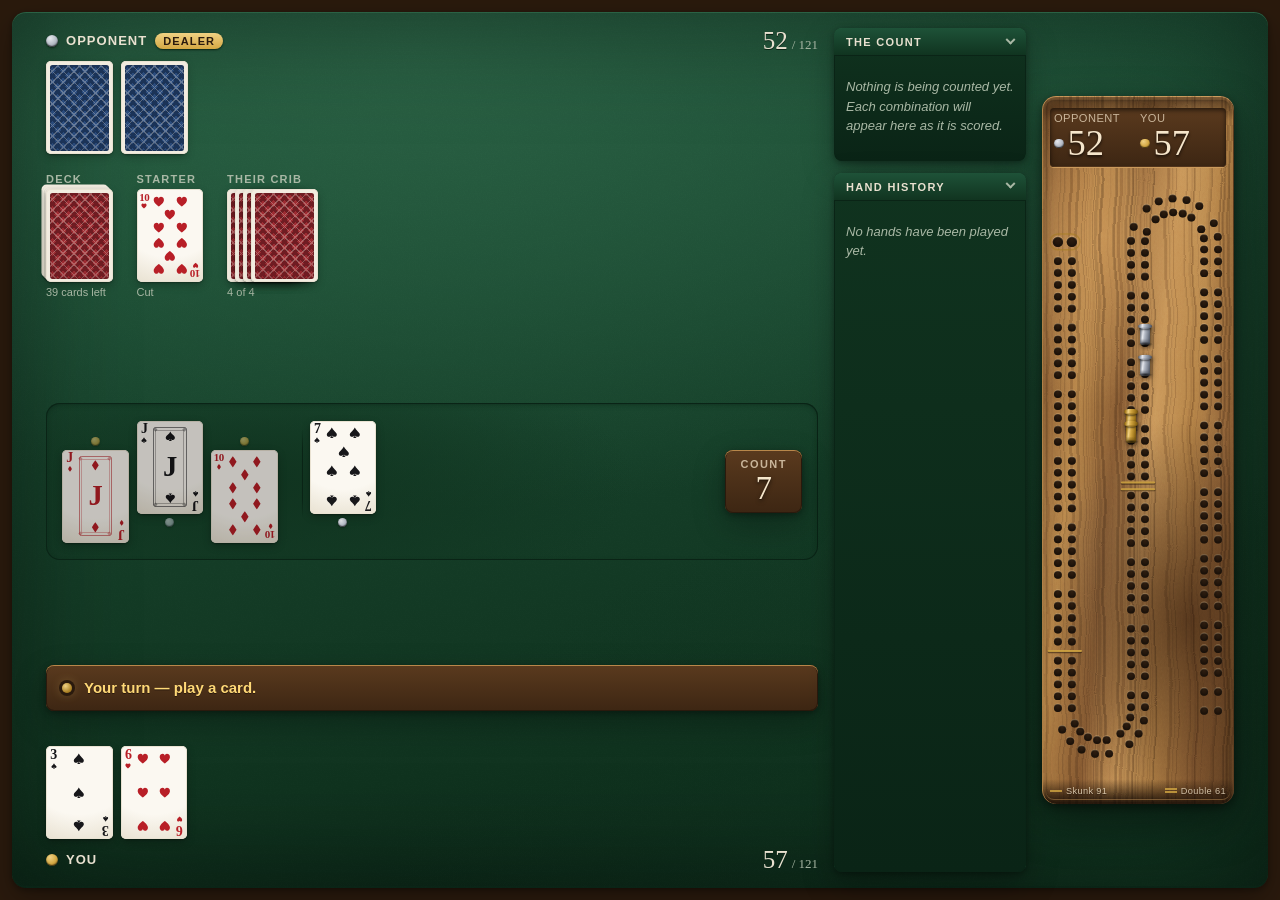
==== index.html @ 0778dcc2 "Add the visual system: cards, board, and game layout theme.css is the design system and the single s" ====
<!doctype html>
<html lang="en">
<head>
<meta charset="utf-8">
<meta name="viewport" content="width=device-width, initial-scale=1, viewport-fit=cover">
<title>Cribbage</title>
<meta name="color-scheme" content="dark light">
<meta name="description" content="A game of cribbage against the computer.">

<!-- theme.css first: everything downstream reads its tokens.
     layout.css last: it caps the board's height in the rail and replaces its
     width in the compact band, and both rules have to beat board.css. -->
<link rel="stylesheet" href="css/theme.css">
<link rel="stylesheet" href="css/cards.css">
<link rel="stylesheet" href="css/board.css">
<link rel="stylesheet" href="css/layout.css">
</head>
<body>

<h1 class="visually-hidden">Cribbage</h1>
<div id="game-root"></div>

<!-- Dependency order. Nothing here is a module and nothing is deferred, so the
     order of these tags IS the dependency graph:
       cards.js      values, no dependencies
       scoring.js    needs cards.js
       engine.js     needs cards.js + scoring.js
       render-*.js   DOM builders, no dependency on the engine
       render.js     needs render-cards.js + render-board.js -->
<script src="js/cards.js"></script>
<script src="js/scoring.js"></script>
<script src="js/engine.js"></script>
<script src="js/render-cards.js"></script>
<script src="js/render-board.js"></script>
<script src="js/render.js"></script>

<script>
(function () {
  'use strict';

  // ==========================================================================
  // PHASE 3 — VISUALS ONLY.
  //
  // The game is not wired to input yet. Input handling arrives in Phase 5 and
  // all motion arrives in Phase 4. What this script does is deal a real hand
  // from the real Cribbage.Engine with a fixed seed, play it forward a few
  // beats, and hand the resulting snapshot to Cribbage.Render — so the screen
  // below is genuinely what the render layer does with real engine state, at
  // real card counts, rather than hand-written markup pretending to be a game.
  //
  // The single live behaviour is a selection toggle on your own cards. It sets
  // no game state and decides nothing; it exists so the raised card, the focus
  // ring and the keyboard path can be judged now rather than in Phase 5.
  //
  // ?at=deal | discard | play | count stops the demo at a different moment, so
  // the layout can be checked at every card count the game actually produces:
  // six-card hands at `discard`, four-card hands at `count`, and a pile with a
  // spent series plus a live one at `play`.
  // ==========================================================================

  var STOPS = { deal: 1, discard: 1, play: 1, count: 1 };
  var SEED = 332;
  var START_SCORES = [41, 46];

  function mulberry32(a) {
    return function () {
      a |= 0; a = (a + 0x6d2b79f5) | 0;
      var t = Math.imul(a ^ (a >>> 15), 1 | a);
      t = (t + Math.imul(t ^ (t >>> 7), 61 | t)) ^ t;
      return ((t ^ (t >>> 14)) >>> 0) / 4294967296;
    };
  }

  // Deliberately dumb: lay away the two highest cards. This is a fixture, not a
  // player — the actual discard strategy is Phase 5's problem.
  function layAway(game) {
    while (game.getState().phase === 'DISCARD' && game.pendingActor() !== null) {
      var hand = game.getState().hands[game.pendingActor()].slice();
      hand.sort(function (a, b) { return b.rank - a.rank; });
      game.apply({ type: 'discard', cards: [hand[0], hand[1]] });
    }
  }

  function step(game) {
    if (game.pendingActor() !== null) {
      var actions = game.legalActions();
      game.apply(actions[actions.length - 1]);
    } else {
      game.advance();
    }
  }

  function buildPosition(stopAt) {
    var game = Cribbage.Engine.createGame({
      targetScore: 121,
      dealer: 0,
      rng: mulberry32(SEED),
      scores: START_SCORES
    });

    // Hand one is played right through. It is not shown; it is here so both
    // players have pegged and counted, which is what puts the two pegs of each
    // pair in different holes. Starting a game at 41–46 with untouched pegs
    // would stack them, and the board would look broken for the wrong reason.
    game.advance();
    layAway(game);
    var guard = 0;
    while (game.getState().phase !== 'DEAL' && !game.isOver() && guard++ < 400) step(game);

    // Hand two is the one on screen.
    game.advance();                       // DEAL -> DISCARD, six cards each
    if (stopAt === 'deal' || stopAt === 'discard') return game;

    layAway(game);
    game.advance();                       // CUT_STARTER -> PLAY
    for (var i = 0; i < 5 && !game.isOver(); i++) step(game);
    if (stopAt === 'play') return game;

    guard = 0;
    while (game.getState().phase !== 'SHOW_PONE' && !game.isOver() && guard++ < 60) step(game);
    game.advance();                       // emit showStart, so the hands are up
    return game;
  }

  var query = String(window.location.search || '');
  var match = query.match(/[?&]at=([a-z]+)/);
  var stopAt = (match && STOPS[match[1]]) ? match[1] : 'play';

  var game = buildPosition(stopAt);
  var view = Cribbage.Render.mount(document.getElementById('game-root'), {
    me: 0,
    labels: ['You', 'Opponent'],
    targetScore: 121
  });

  var selected = [];

  function paint() {
    var state = game.getState();
    var hints = { selected: selected.slice(), playable: null };
    // The only thing the snapshot cannot say is which cards are legal, so the
    // caller supplies it. render.js never works it out for itself.
    if (state.phase === 'PLAY' && state.toMove === 0 && !game.isOver()) {
      hints.playable = game.legalActions().map(function (a) { return a.card.id; });
    }
    view.renderState(state, hints);
  }

  paint();

  // Visual stub only — see the note at the top of this script.
  var limit = game.getState().phase === 'DISCARD' ? 2 : 1;
  view.el.hands[0].addEventListener('click', function (event) {
    var card = event.target.closest ? event.target.closest('.card') : null;
    if (!card || !card.hasAttribute('data-card-id')) return;
    var id = Number(card.getAttribute('data-card-id'));
    var at = selected.indexOf(id);
    if (at === -1) {
      selected.push(id);
      while (selected.length > limit) selected.shift();
    } else {
      selected.splice(at, 1);
    }
    paint();
  });

  // Handy from the console while iterating on the visuals.
  window.cribbageDemo = { game: game, view: view, repaint: paint };
})();
</script>

</body>
</html>
---- css/theme.css ----
/* ---------------------------------------------------------------------------
   theme.css — the design system.

   Every colour, dimension, shadow and duration in the game comes from here.
   Nothing downstream hardcodes a colour or a timing: cards.css, board.css and
   layout.css consume these tokens only. That is what keeps the felt, the wood
   and the cards reading as one object instead of three.

   The look is a pub cribbage board: warm oak, green felt, brass pegs, and
   traditional cards in a slightly creamy white rather than a clinical one.
   There are no image files anywhere in this project — every surface below is
   built from gradients, and the wood grain from an SVG turbulence filter.
   --------------------------------------------------------------------------- */

:root {
  /* --- The table ------------------------------------------------------- */
  --felt-light: #2a6144;
  --felt: #1e5238;
  --felt-dark: #10331f;
  --felt-edge: #0a2416;

  /* --- The board ------------------------------------------------------- */
  /* Four stops rather than two: real oak has a wide tonal range, and a
     two-stop gradient reads as plastic no matter how good the grain is. */
  --wood-highlight: #cb9a5c;
  --wood-light: #b8874a;
  --wood: #8b5e34;
  --wood-dark: #5a3a1e;
  --wood-deep: #3d2613;
  --wood-edge: #2a1a0d;

  /* Drilled holes read as holes only if the rim catches light at the top and
     the bore goes genuinely dark at the bottom. */
  --hole: #2f1e10;
  --hole-shadow: rgba(0, 0, 0, 0.62);
  --hole-rim: rgba(255, 226, 178, 0.28);

  /* --- Pegs ------------------------------------------------------------ */
  --brass-light: #f0d183;
  --brass: #d4a843;
  --brass-dark: #a67c1f;
  --brass-deep: #6d4f10;

  /* The opponent's pegs are pewter so the two players never rely on hue
     alone — brass vs. silver survives colourblindness and a dim screen. */
  --pewter-light: #e6e9ee;
  --pewter: #b3b9c4;
  --pewter-dark: #7c8492;
  --pewter-deep: #4a505b;

  /* --- Cards ----------------------------------------------------------- */
  --card-face: #fbf8f1;
  --card-face-edge: #e9e2d2;
  --card-ink: #17171a;
  --card-suit-red: #b81f27;
  --card-suit-black: #17171a;

  /* Four-colour deck. Applied by [data-four-color] on the board root; the
     two-colour deck simply leaves --suit-d and --suit-c at their defaults. */
  --suit-s: var(--card-suit-black);
  --suit-h: var(--card-suit-red);
  --suit-d: var(--card-suit-red);
  --suit-c: var(--card-suit-black);

  --card-back-red: #9d2b32;
  --card-back-red-dark: #6f1c22;
  --card-back-blue: #2a4b7c;
  --card-back-blue-dark: #1b3357;
  --card-back-ivory: #f2ece0;

  /* --- Text ------------------------------------------------------------ */
  --ink: #2b2119;              /* on light surfaces */
  --ink-soft: #6b5b48;
  --on-felt: #e9e1d0;          /* warm off-white, never pure #fff on green */
  --on-felt-soft: #a9b8a5;
  --on-wood: #f6e6cb;

  /* --- Accents and states ---------------------------------------------- */
  --glow: #ffd977;             /* scoring highlight */
  --glow-soft: rgba(255, 217, 119, 0.45);
  --danger: #d2603f;
  --focus: #ffd977;

  /* --- Type ------------------------------------------------------------ */
  /* System stacks only: no font downloads, so the game stays self-contained
     and works offline from file://. The serif carries the traditional feel
     on card indices and score numerals; the sans handles UI chrome. */
  --font-serif: "Iowan Old Style", "Palatino Linotype", Palatino, Georgia,
    "Times New Roman", serif;
  --font-sans: -apple-system, BlinkMacSystemFont, "Segoe UI", Roboto,
    "Helvetica Neue", Arial, sans-serif;
  --font-num: var(--font-serif);

  /* --- Card geometry --------------------------------------------------- */
  /* Everything about a card derives from --card-w, so one value rescales the
     whole game. 5:7 is the real playing-card ratio (2.5in x 3.5in).

     CAREFUL: a custom property that references another one resolves against the
     element it is DECLARED on, not the element it is used on. So --card-h below
     bakes in the :root value of --card-w and will NOT track a --card-w override
     set further down the tree — a hand container asking for 88px cards would get
     88x109 instead of 88x123, and the cards would come out subtly squat.

     Two rules follow, and downstream files depend on both:
       1. --card-h is only valid where --card-w has NOT been overridden.
       2. Anything that sizes an actual card should use --card-ratio (or the
          aspect-ratio below) rather than --card-h, so it survives an override. */
  --card-w: clamp(52px, 5.2vw, 88px);
  --card-ratio: 1.4;
  --card-h: calc(var(--card-w) * var(--card-ratio));
  --card-radius: calc(var(--card-w) * 0.075);
  --card-border: max(1px, calc(var(--card-w) * 0.012));

  /* Hand fan overlap, as a fraction of card width. */
  --card-overlap: calc(var(--card-w) * 0.16);
  --card-lift: calc(var(--card-h) * 0.16);   /* how far a selected card rises */

  /* --- Board geometry -------------------------------------------------- */
  --hole-size: clamp(6px, 0.62vw, 9px);
  --hole-gap: calc(var(--hole-size) * 1.5);      /* within a group of five */
  --hole-group-gap: calc(var(--hole-size) * 2.4); /* between groups of five */
  --peg-w: calc(var(--hole-size) * 1.25);
  --peg-h: calc(var(--hole-size) * 2.6);
  --board-rail-w: clamp(150px, 15vw, 230px);

  /* --- Spacing --------------------------------------------------------- */
  --sp-1: 4px;
  --sp-2: 8px;
  --sp-3: 12px;
  --sp-4: 16px;
  --sp-5: 24px;
  --sp-6: 32px;
  --sp-7: 48px;

  --radius-sm: 4px;
  --radius: 8px;
  --radius-lg: 14px;

  /* --- Shadows --------------------------------------------------------- */
  /* Cards sit ON the felt, so their shadow is tight and warm-dark, not the
     wide grey blur that makes UI cards look like they float in an app. */
  --shadow-card: 0 1px 2px rgba(0, 0, 0, 0.32), 0 3px 8px rgba(0, 0, 0, 0.24);
  --shadow-card-raised: 0 4px 8px rgba(0, 0, 0, 0.34), 0 12px 24px rgba(0, 0, 0, 0.3);
  --shadow-panel: 0 2px 6px rgba(0, 0, 0, 0.35), 0 12px 32px rgba(0, 0, 0, 0.28);
  --shadow-board: 0 3px 10px rgba(0, 0, 0, 0.45), 0 18px 44px rgba(0, 0, 0, 0.38);
  --shadow-inset-felt: inset 0 0 120px rgba(0, 0, 0, 0.45);

  /* --- Motion ---------------------------------------------------------- */
  /* Every duration is multiplied by --anim-scale, so the animation-speed
     setting is one knob rather than dozens. 0 makes the game instant. */
  --anim-scale: 1;
  --t-fast: calc(150ms * var(--anim-scale));
  --t-base: calc(250ms * var(--anim-scale));
  --t-slow: calc(400ms * var(--anim-scale));
  --t-flip: calc(300ms * var(--anim-scale));
  --t-deal: calc(400ms * var(--anim-scale));
  --t-peg-hop: calc(35ms * var(--anim-scale));

  --ease: cubic-bezier(0.22, 0.61, 0.36, 1);      /* general UI easing */
  --ease-card: cubic-bezier(0.2, 0.9, 0.3, 1);    /* cards settling */
  --ease-peg: cubic-bezier(0.34, 1.4, 0.64, 1);   /* peg dropping into a hole */

  /* --- Layering -------------------------------------------------------- */
  --z-felt: 0;
  --z-board: 10;
  --z-pile: 20;
  --z-card: 30;
  --z-card-moving: 60;
  --z-label: 70;
  --z-panel: 80;
  --z-modal: 100;
}

/* Four-colour deck: diamonds go blue, clubs green. Toggled from settings. */
[data-four-color="true"] {
  --suit-d: #1f5aa8;
  --suit-c: #1d7a3e;
}

/* Respect the OS setting without needing JS. The in-game speed control sets
   --anim-scale too; this is the floor. */
@media (prefers-reduced-motion: reduce) {
  :root {
    --anim-scale: 0.001;
  }
}
---- css/cards.css ----
/* ---------------------------------------------------------------------------
   cards.css — the playing cards: faces, pip layout, court panels, backs, and
   the 3D flip.

   Every colour, duration, shadow and radius here comes from theme.css. The only
   values declared locally are geometric ratios, and they all resolve against
   --card-w, so one token rescales a card from 52px to 88px with nothing to fix
   up. Horizontal ratios are expressed against --card-w and vertical ones
   against --card-h on purpose: a card is 5:7, and mixing the two axes is how
   layouts drift when the deck is resized.

   Those ratios live on .card rather than :root so they stay private to this
   file and never collide with the shared token namespace.
   --------------------------------------------------------------------------- */

.card,
.card *,
.card *::before,
.card *::after {
  box-sizing: border-box;
}

/* ===========================================================================
   1. The card box
   =========================================================================== */

.card {
  /* theme.css declares --card-h at :root, so it substitutes the :root value of
     --card-w and stops tracking any container that overrides --card-w further
     down. Re-deriving it here is what makes --card-w the single knob: set it on
     a hand, a deck stack or one card and the whole card follows. The ratio comes
     from --card-ratio rather than a literal so this cannot silently disagree
     with theme.css if the card proportions are ever changed. */
  --card-h: calc(var(--card-w) * var(--card-ratio));

  /* --- private geometry, all derived from --card-w --- */
  --pip: calc(var(--card-w) * 0.175);        /* centre pip box, square */
  --pip-ace: calc(var(--card-w) * 0.42);
  /* The row-1 pips sit at almost the same height as the corner index, so the
     only thing keeping them from reading as one cluster is this gutter. */
  --pip-field-x: calc(var(--card-w) * 0.245);
  --pip-field-y: calc(var(--card-h) * 0.075);
  --index-x: calc(var(--card-w) * 0.035);
  --index-y: calc(var(--card-h) * 0.032);
  --index-w: calc(var(--card-w) * 0.16);
  /* Larger than a printed card's index, on purpose: at the 52px end of
     --card-w a true-to-life ratio would be about 7px and unreadable. */
  --index-rank: calc(var(--card-w) * 0.21);
  --index-pip: calc(var(--card-w) * 0.09);
  --hairline: max(1px, calc(var(--card-w) * 0.009));
  --ring: max(1px, calc(var(--card-w) * 0.035));

  /* Suit colour is a single indirection so [data-four-color] on any ancestor
     re-tints pips, indices and court frames together, for free. */
  --suit: var(--suit-s);

  position: relative;
  display: block;
  flex: 0 0 auto;
  width: var(--card-w);
  height: var(--card-h);
  padding: 0;
  border: 0;
  margin: 0;
  background: none;
  font: inherit;
  text-align: left;
  color: var(--suit);
  border-radius: var(--card-radius);
  box-shadow: var(--shadow-card);
  z-index: var(--z-card);
  /* A shallow perspective makes the flip read as a card turning over rather
     than a rectangle scaling; too much and the far edge fisheyes. */
  perspective: calc(var(--card-w) * 11);
  transition:
    transform var(--t-base) var(--ease-card),
    box-shadow var(--t-base) var(--ease),
    filter var(--t-fast) var(--ease);
  -webkit-tap-highlight-color: transparent;
}

.card[data-suit='S'] { --suit: var(--suit-s); }
.card[data-suit='H'] { --suit: var(--suit-h); }
.card[data-suit='D'] { --suit: var(--suit-d); }
.card[data-suit='C'] { --suit: var(--suit-c); }

.card--interactive {
  cursor: pointer;
  -webkit-appearance: none;
  appearance: none;
}

.card__inner {
  position: absolute;
  inset: 0;
  transform-style: preserve-3d;
  transition: transform var(--t-flip) var(--ease-card);
}

.card--face-down .card__inner {
  transform: rotateY(180deg);
}

.card__face {
  position: absolute;
  inset: 0;
  overflow: hidden;
  border-radius: var(--card-radius);
  backface-visibility: hidden;
  -webkit-backface-visibility: hidden;
}

.card__face--front {
  /* Warm off-white with the edges falling away a touch: a flat fill reads as
     paper stock only when it has somewhere to go. */
  background:
    radial-gradient(135% 105% at 50% 2%,
      var(--card-face) 68%,
      var(--card-face-edge) 100%);
  box-shadow: inset 0 0 0 var(--hairline) var(--card-face-edge);
}

.card__face--back {
  transform: rotateY(180deg);
}

/* Suit colour is re-asserted on every inked element rather than left to
   inherit down from .card. The indices and pips are spans, and a single loose
   page-level rule like `.hand span { color: ... }` would otherwise repaint the
   whole deck. */
.card__index,
.card__rank,
.card__pip,
.card__court,
.card__court-letter,
.card__glyph {
  color: var(--suit);
}

.card__glyph {
  display: block;
  width: 100%;
  height: 100%;
  /* All four symbols share a 0 0 100 100 viewBox and SVG's default
     xMidYMid meet fit, so one square pip box renders spade, heart, diamond and
     club at one consistent optical weight. */
  fill: currentColor;
}

/* ===========================================================================
   2. Corner indices
   =========================================================================== */

.card__index {
  position: absolute;
  display: flex;
  flex-direction: column;
  align-items: center;
  width: var(--index-w);
  line-height: 1;
}

.card__index--tl {
  top: var(--index-y);
  left: var(--index-x);
}

/* Bottom-right is the top-left rotated a half turn, exactly as printed. */
.card__index--br {
  right: var(--index-x);
  bottom: var(--index-y);
  transform: rotate(180deg);
}

.card__rank {
  font-family: var(--font-serif);
  font-size: var(--index-rank);
  font-weight: 700;
  line-height: 0.92;
  letter-spacing: calc(var(--card-w) * -0.006);
  font-variant-numeric: lining-nums;
}

/* '10' is the only two-glyph index; shrinking it keeps every corner block the
   same width, which is what stops a hand of tens looking mis-set. */
.card__rank--wide {
  font-size: calc(var(--card-w) * 0.165);
  letter-spacing: calc(var(--card-w) * -0.008);
}

.card__index-pip {
  width: var(--index-pip);
  height: var(--index-pip);
  margin-top: calc(var(--card-h) * 0.012);
}

/* ===========================================================================
   3. Centre pips — the classical 3 x 13 field
   =========================================================================== */

.card__pips {
  position: absolute;
  inset: var(--pip-field-y) var(--pip-field-x);
  display: grid;
  grid-template-columns: repeat(3, 1fr);
  grid-template-rows: repeat(13, 1fr);
}

/* Each grid cell is only 1/13th of the field, so a pip is centred on its cell
   and allowed to overflow it. The cell is an anchor point, not a container. */
.card__pip {
  display: block;
  place-self: center;
  width: var(--pip);
  height: var(--pip);
}

.card__pip--ace {
  width: var(--pip-ace);
  height: var(--pip-ace);
}

.card__pip--c1 { grid-column: 1; }
.card__pip--c2 { grid-column: 2; }
.card__pip--c3 { grid-column: 3; }

.card__pip--r1  { grid-row: 1; }
.card__pip--r2  { grid-row: 2; }
.card__pip--r3  { grid-row: 3; }
.card__pip--r4  { grid-row: 4; }
.card__pip--r5  { grid-row: 5; }
.card__pip--r6  { grid-row: 6; }
.card__pip--r7  { grid-row: 7; }
.card__pip--r8  { grid-row: 8; }
.card__pip--r9  { grid-row: 9; }
.card__pip--r10 { grid-row: 10; }
.card__pip--r11 { grid-row: 11; }
.card__pip--r12 { grid-row: 12; }
.card__pip--r13 { grid-row: 13; }

/* Below the waist every pip is upside down, as on a real card. */
.card__pip--r8,
.card__pip--r9,
.card__pip--r10,
.card__pip--r11,
.card__pip--r12,
.card__pip--r13 {
  transform: rotate(180deg);
}

/* ===========================================================================
   4. Court cards — J, Q, K
   ---------------------------------------------------------------------------
   No illustrated figures. A tall panel flanked by the index margins, a double
   rule with corner fleurons, the suit above and below, and one big serif
   letter. It is the treatment a plain-back deck would actually use, so it
   reads as a decision rather than as art that failed to load.
   =========================================================================== */

/* J, Q and K are the only courts, so the panel only has to clear a one-glyph
   index — which is why it can run taller and wider than the pip field does. */
.card__court {
  position: absolute;
  inset: calc(var(--card-h) * 0.075) calc(var(--card-w) * 0.248);
  display: flex;
  flex-direction: column;
  align-items: center;
  justify-content: space-between;
  padding: calc(var(--card-h) * 0.038) 0;
}

.card__court-rule {
  position: absolute;
  border: var(--hairline) solid currentColor;
  pointer-events: none;
}

.card__court-rule--outer {
  inset: 0;
  border-radius: calc(var(--card-radius) * 0.5);
  opacity: 0.55;
}

.card__court-rule--inner {
  inset: calc(var(--card-w) * 0.035);
  opacity: 0.3;
}

/* Lozenges centred on the inner rule's four corners, so the rule appears to
   pass through them. Rotated squares rather than glyphs — a real ornament
   would turn to mush at 52px. Offset = inner inset minus half the side. */
.card__court-fleur {
  --fleur: calc(var(--card-w) * 0.042);
  position: absolute;
  width: var(--fleur);
  height: var(--fleur);
  background: currentColor;
  opacity: 0.4;
  transform: rotate(45deg);
}

.card__court-fleur--tl,
.card__court-fleur--tr { top: calc(var(--card-w) * 0.014); }

.card__court-fleur--bl,
.card__court-fleur--br { bottom: calc(var(--card-w) * 0.014); }

.card__court-fleur--tl,
.card__court-fleur--bl { left: calc(var(--card-w) * 0.014); }

.card__court-fleur--tr,
.card__court-fleur--br { right: calc(var(--card-w) * 0.014); }

.card__court-pip {
  width: calc(var(--card-w) * 0.16);
  height: calc(var(--card-w) * 0.16);
  flex: 0 0 auto;
}

.card__court-pip--bottom {
  transform: rotate(180deg);
}

.card__court-letter {
  font-family: var(--font-serif);
  font-size: calc(var(--card-w) * 0.43);
  font-weight: 700;
  line-height: 1;
  letter-spacing: calc(var(--card-w) * -0.012);
  /* Optical centring: serif caps sit high in their em box. */
  margin-top: calc(var(--card-h) * -0.01);
}

/* ===========================================================================
   5. The back — a woven cross-hatch inside an ivory margin
   =========================================================================== */

.card__face--back {
  --back: var(--card-back-red);
  --back-dark: var(--card-back-red-dark);
  --weave-step: calc(var(--card-w) * 0.115);
  --weave-line: calc(var(--card-w) * 0.042);
  --weave-half: calc(var(--card-w) * 0.0575);
  background: var(--card-back-ivory);
  box-shadow: inset 0 0 0 var(--hairline) var(--card-face-edge);
}

.card[data-back='blue'] .card__face--back {
  --back: var(--card-back-blue);
  --back-dark: var(--card-back-blue-dark);
}

.card__back-field {
  position: absolute;
  inset: calc(var(--card-w) * 0.055);
  overflow: hidden;
  border-radius: calc(var(--card-radius) * 0.55);
  background-color: var(--back);
  /* Two dark diagonal families cross into a lattice; the crossings double up
     and go darker on their own, which is what gives the weave its knots. */
  background-image:
    repeating-linear-gradient(45deg,
      var(--back-dark) 0 var(--weave-line),
      transparent var(--weave-line) var(--weave-step)),
    repeating-linear-gradient(-45deg,
      var(--back-dark) 0 var(--weave-line),
      transparent var(--weave-line) var(--weave-step));
  box-shadow: inset 0 0 0 var(--hairline) var(--back-dark);
}

/* The ivory threads run a half-step out of phase with the dark ones so each
   crossing reads as over-and-under rather than as a flat grid. */
.card__back-field::before {
  content: '';
  position: absolute;
  inset: 0;
  opacity: 0.3;
  background-image:
    repeating-linear-gradient(45deg,
      transparent 0 var(--weave-half),
      var(--card-back-ivory) var(--weave-half)
        calc(var(--weave-half) + var(--weave-line) * 0.45),
      transparent calc(var(--weave-half) + var(--weave-line) * 0.45) var(--weave-step)),
    repeating-linear-gradient(-45deg,
      transparent 0 var(--weave-half),
      var(--card-back-ivory) var(--weave-half)
        calc(var(--weave-half) + var(--weave-line) * 0.45),
      transparent calc(var(--weave-half) + var(--weave-line) * 0.45) var(--weave-step));
}

/* Corner falloff, so the back sits in the light the same way the face does. */
.card__back-field::after {
  content: '';
  position: absolute;
  inset: 0;
  opacity: 0.5;
  background: radial-gradient(120% 92% at 50% 40%,
    transparent 38%,
    var(--back-dark) 118%);
}

/* ===========================================================================
   6. States
   ---------------------------------------------------------------------------
   Every state carries a non-colour cue as well: selected rises, highlighted
   grows a ring and lifts, disabled gets a hatch. Colour is never the only
   channel.
   =========================================================================== */

.card--interactive:hover:not(.card--disabled) {
  transform: translateY(calc(var(--card-lift) * -0.32));
}

.card--interactive:focus-visible {
  outline: var(--ring) solid var(--focus);
  outline-offset: calc(var(--card-w) * 0.035);
}

.card--selected {
  transform: translateY(calc(var(--card-lift) * -1));
  box-shadow: var(--shadow-card-raised);
  z-index: var(--z-card-moving);
}

.card--interactive.card--selected:hover {
  transform: translateY(calc(var(--card-lift) * -1.12));
}

/* A solid ring plus a soft bloom, and a small lift. The ring is the part that
   survives greyscale and a colourblind viewer; the bloom is the part that
   feels like scoring.

   The bloom animates box-shadow rather than transform, because .card carries
   the lift and .card__inner carries the flip and neither can be clobbered. It
   runs once rather than looping: the speed setting can drive --anim-scale to
   nearly zero, and a looping animation at that duration burns a core. With
   only a `from` keyframe the end state is the declaration below. */
.card--highlighted {
  z-index: var(--z-card-moving);
  box-shadow:
    0 0 0 var(--ring) var(--glow),
    0 0 calc(var(--card-w) * 0.42) var(--glow-soft),
    var(--shadow-card-raised);
  transform: translateY(calc(var(--card-lift) * -0.28));
  animation: card-glow-in var(--t-slow) var(--ease-card) 1;
}

.card--selected.card--highlighted {
  transform: translateY(calc(var(--card-lift) * -1));
}

@keyframes card-glow-in {
  from {
    box-shadow:
      0 0 0 0 var(--glow),
      0 0 0 var(--glow-soft),
      var(--shadow-card);
  }
}

.card--disabled {
  cursor: not-allowed;
  /* Desaturated and knocked back, but never translucent: the felt showing
     through a card tints the paper green and it stops reading as a card. */
  filter: saturate(0.38) brightness(0.95);
  box-shadow: var(--shadow-card);
}

/* Hatched veil, so an unplayable card is legible as unplayable in greyscale
   and at a glance rather than by being "the dim red one". */
.card--disabled::after {
  content: '';
  position: absolute;
  inset: 0;
  z-index: 1;
  pointer-events: none;
  border-radius: var(--card-radius);
  opacity: 0.13;
  background: repeating-linear-gradient(-45deg,
    transparent 0 calc(var(--card-w) * 0.026),
    var(--card-ink) calc(var(--card-w) * 0.026) calc(var(--card-w) * 0.036));
}

/* ===========================================================================
   7. Reduced motion
   ---------------------------------------------------------------------------
   theme.css already collapses --anim-scale, which handles every transition
   here. The one thing a near-zero duration cannot make safe is a keyframe
   animation, so that is all this removes — the glow still appears, it just
   appears at once.
   =========================================================================== */

@media (prefers-reduced-motion: reduce) {
  .card--highlighted {
    animation: none;
  }
}

/* The symbol sheet is inert; JS also sets this inline so it holds even if this
   stylesheet has not landed yet. */
#cribbage-suit-defs {
  position: absolute;
  width: 0;
  height: 0;
  overflow: hidden;
}
---- css/board.css ----
/* ---------------------------------------------------------------------------
   board.css — the cribbage board: oak, drilled holes, brass and pewter pegs.

   Every colour, radius, shadow and dimension comes from theme.css via var().
   Nothing here is a literal colour. The one non-token custom property is
   --cb-scale, which is not a design token: render-board.js writes the measured
   fit-to-height ratio into it so the pegs shrink with the track.

   No transitions live in this file. Phase 4 owns motion; all it needs is that
   a peg's position is left/top, which it is.
   --------------------------------------------------------------------------- */

.crib-board {
  --cb-scale: 1;
  /* A seated peg dips below the hole centre so the bore disappears behind it. */
  --cb-peg-seat: calc(var(--hole-size) * var(--cb-scale) * 0.3);

  position: relative;
  isolation: isolate;                 /* keeps the grain blending with the oak,
                                         not with whatever is behind the rail */
  box-sizing: border-box;
  flex: 0 0 auto;
  width: var(--board-rail-w);
  height: 100%;
  min-height: 320px;
  padding: var(--sp-3) var(--sp-2) var(--sp-2);
  border-radius: var(--radius-lg);
  overflow: hidden;
  z-index: var(--z-board);

  /* Four stops across the width and a darkened end grain top and bottom. A
     narrow tall plank shows its colour variation across the grain, not along it.
     The two big soft ellipses on top of that stop the length of the board from
     reading as one flat extrusion. */
  background-color: var(--wood);
  background-image:
    linear-gradient(180deg,
      var(--wood-deep) 0%,
      transparent 3.5%,
      transparent 96.5%,
      var(--wood-edge) 100%),
    radial-gradient(ellipse 90% 34% at 32% 20%, var(--wood-highlight), transparent 70%),
    radial-gradient(ellipse 100% 40% at 76% 74%, var(--wood-dark), transparent 72%),
    linear-gradient(96deg,
      var(--wood-dark) 0%,
      var(--wood) 9%,
      var(--wood-light) 25%,
      var(--wood) 41%,
      var(--wood-highlight) 55%,
      var(--wood-light) 69%,
      var(--wood) 84%,
      var(--wood-dark) 100%);

  /* Bevel: light catches the top and left arris, the bottom and right fall away. */
  box-shadow:
    inset 0 1px 0 var(--wood-highlight),
    inset 1px 0 0 var(--wood-light),
    inset -1px 0 0 var(--wood-dark),
    inset 0 -2px 0 var(--wood-edge),
    inset 0 6px 12px -6px var(--wood-highlight),
    inset 0 -14px 18px -14px var(--wood-edge),
    var(--shadow-board);
}

/* The routed field the track sits in: a shallow recess, not a drawn outline. */
.crib-board::before {
  content: '';
  position: absolute;
  inset: var(--sp-1);
  border-radius: var(--radius);
  box-shadow:
    inset 0 1px 3px var(--hole-shadow),
    inset 0 -1px 0 var(--wood-highlight);
  opacity: 0.5;
  pointer-events: none;
  z-index: 1;
}

.crib-board__probe {
  position: absolute;
  top: 0;
  left: 0;
  height: 0;
  visibility: hidden;
  pointer-events: none;
}

/* --- Grain ---------------------------------------------------------------- */

.crib-board__grain {
  position: absolute;
  inset: 0;
  width: 100%;
  height: 100%;
  pointer-events: none;
}

/* Long rays, displaced by turbulence so they wander like real oak. */
.crib-board__grain--lines {
  mix-blend-mode: multiply;
  opacity: 0.42;
  z-index: 0;
}

/* Broad figure: lightens and darkens, which multiply alone cannot do. */
.crib-board__grain--figure {
  mix-blend-mode: soft-light;
  opacity: 0.55;
  z-index: 0;
}

/* Fine pore texture over the top, so the surface is never flat. */
.crib-board__grain--noise {
  mix-blend-mode: overlay;
  opacity: 0.16;
  z-index: 0;
}

.cb-grain-a { fill: var(--wood-deep); }
.cb-grain-b { fill: var(--wood-dark); }

/* --- Track ---------------------------------------------------------------- */

.crib-board__track {
  position: absolute;
  z-index: 2;
  overflow: visible;
  pointer-events: none;
}

/* Measured, never painted. */
.cb-spine {
  fill: none;
  stroke: none;
}

.cb-bore { fill: var(--hole); }
.cb-rim { fill: none; }

.cb-stop-shadow { stop-color: var(--hole-shadow); }
.cb-stop-rim { stop-color: var(--hole-rim); }

/* Skunk lines: a brass wire inlay sitting in its own shallow groove. Single bar
   for the skunk line, double bar for the double skunk, so the two never depend
   on colour or position alone to be told apart. */
.cb-mark {
  stroke: var(--brass);
  stroke-linecap: round;
  opacity: 0.85;
}

.cb-mark-groove {
  stroke: var(--wood-edge);
  stroke-linecap: round;
  opacity: 0.55;
}

.cb-game-ring {
  fill: none;
  stroke: var(--brass-dark);
  opacity: 0.55;
}

/* --- Pegs ----------------------------------------------------------------- */

.crib-board__pegs {
  position: absolute;
  inset: 0;
  z-index: 3;
  pointer-events: none;
}

.crib-peg {
  position: absolute;
  left: 0;
  top: 0;
  width: calc(var(--peg-w) * var(--cb-scale));
  height: calc(var(--peg-h) * var(--cb-scale));
  border-radius: 42% 42% 30% 30% / 22% 22% 10% 10%;
  transform: translate(-50%, calc(-100% + var(--cb-peg-seat)));
  filter: drop-shadow(1px 2px 2px var(--hole-shadow));
}

/* Cylindrical shading: dark edge, a hot specular band a third of the way across,
   a softer return on the far side. Two edges of light is what stops a gradient
   reading as a flat lozenge. The second layer darkens the foot, where the post
   is occluded by its own hole. */
.crib-peg--brass {
  background-image:
    linear-gradient(0deg, var(--brass-deep) 0%, transparent 30%),
    linear-gradient(96deg,
      var(--brass-deep) 0%,
      var(--brass-dark) 11%,
      var(--brass-light) 31%,
      var(--brass) 48%,
      var(--brass-dark) 76%,
      var(--brass-deep) 97%);
}

.crib-peg--pewter {
  background-image:
    linear-gradient(0deg, var(--pewter-deep) 0%, transparent 30%),
    linear-gradient(96deg,
      var(--pewter-deep) 0%,
      var(--pewter-dark) 11%,
      var(--pewter-light) 31%,
      var(--pewter) 48%,
      var(--pewter-dark) 76%,
      var(--pewter-deep) 97%);
}

/* The head: a proud cap, wider than the shaft, with a collar shadow beneath it
   so the two read as separate turned parts rather than one blob. */
.crib-peg::before {
  content: '';
  position: absolute;
  left: -18%;
  top: -5%;
  width: 136%;
  height: 27%;
  border-radius: 50%;
  background-image: inherit;
  box-shadow: 0 2px 2px -1px var(--hole-shadow);
}

/* Contact shadow where the peg meets the board, thrown to the lower right to
   agree with the light on the hole rims. */
.crib-peg::after {
  content: '';
  position: absolute;
  left: -22%;
  bottom: -6%;
  width: 156%;
  height: 22%;
  border-radius: 50%;
  background-image: radial-gradient(closest-side, var(--hole-shadow), transparent);
  z-index: -1;
}

/* --- Score plate ---------------------------------------------------------- */

.crib-board__scores {
  position: relative;
  z-index: 4;
  display: flex;
  gap: var(--sp-1);
  align-items: stretch;
  padding: var(--sp-1);
  border-radius: var(--radius-sm);
  background-image: linear-gradient(180deg, var(--wood-dark), var(--wood-deep));
  box-shadow:
    inset 0 2px 5px var(--hole-shadow),
    inset 0 -1px 0 var(--wood-dark),
    0 1px 0 var(--wood-highlight);
}

.crib-score {
  flex: 1 1 0;
  min-width: 0;
  display: grid;
  grid-template-columns: auto 1fr;
  grid-template-rows: auto auto;
  column-gap: var(--sp-1);
  align-items: center;
  text-align: left;
}

/* The pip sits with the numeral, not the label: it ties the peg colour to the
   score, and it frees the whole column width for the name so "Opponent" still
   fits when the rail is at its narrowest. */
.crib-score__pip {
  grid-row: 2;
  grid-column: 1;
  align-self: center;
  width: clamp(7px, calc(var(--board-rail-w) * 0.05), 11px);
  height: clamp(7px, calc(var(--board-rail-w) * 0.05), 11px);
  border-radius: 50%;
  box-shadow: inset 0 -1px 1px var(--hole-shadow);
}

.crib-score--p0 .crib-score__pip {
  background-image: radial-gradient(circle at 35% 28%, var(--brass-light), var(--brass) 55%, var(--brass-deep));
}

.crib-score--p1 .crib-score__pip {
  background-image: radial-gradient(circle at 35% 28%, var(--pewter-light), var(--pewter) 55%, var(--pewter-deep));
}

.crib-score__label {
  grid-row: 1;
  grid-column: 1 / -1;
  font-family: var(--font-sans);
  font-size: clamp(8px, calc(var(--board-rail-w) * 0.058), 12px);
  letter-spacing: 0.04em;
  text-transform: uppercase;
  color: var(--on-wood);
  opacity: 0.72;
  white-space: nowrap;
  overflow: hidden;
  text-overflow: ellipsis;
}

.crib-score__num {
  grid-row: 2;
  grid-column: 2;
  font-family: var(--font-num);
  font-size: clamp(20px, calc(var(--board-rail-w) * 0.19), 42px);
  line-height: 1.05;
  font-variant-numeric: tabular-nums;
  color: var(--on-wood);
  text-shadow: 0 1px 0 var(--wood-edge), 0 2px 3px var(--hole-shadow);
}

/* --- Legend --------------------------------------------------------------- */

.crib-board__legend {
  position: absolute;
  left: var(--sp-2);
  right: var(--sp-2);
  bottom: var(--sp-2);
  z-index: 4;
  display: flex;
  flex-wrap: wrap;
  justify-content: space-between;
  gap: var(--sp-1);
  font-family: var(--font-sans);
  font-size: clamp(8px, calc(var(--board-rail-w) * 0.048), 11px);
  letter-spacing: 0.04em;
  color: var(--on-wood);
}

.crib-legend {
  display: inline-flex;
  align-items: center;
  gap: var(--sp-1);
  opacity: 0.8;
  text-shadow: 0 1px 1px var(--wood-edge);
}

.crib-legend__mark {
  width: 12px;
  flex: 0 0 12px;
  border-top: 2px solid var(--brass);
}

.crib-legend__mark--double {
  height: 5px;
  border-bottom: 2px solid var(--brass);
}
---- css/layout.css ----
/* ---------------------------------------------------------------------------
   layout.css — the game screen.

   This file composes two finished components it does not own: the cards
   (cards.css / render-cards.js) and the board (board.css / render-board.js).
   Nothing here reaches inside a .card. The only board internals touched are the
   two chrome elements the compact board has to shed, and that is called out
   where it happens.

   Every colour, shadow, radius, duration and easing comes from theme.css. The
   only new declarations at :root are the type scale, which theme.css does not
   provide and which the styleguide needs by name — see the note below.

   LOAD ORDER: this file must come after board.css, because the desktop rail
   caps .crib-board's height and the compact rail replaces its width outright.
   --------------------------------------------------------------------------- */

:root {
  /* Candidate for promotion into theme.css.
     theme.css fixes the two font families but no sizes, so every consumer was
     about to invent its own. A 1.28 ratio: small enough that adjacent steps
     still read as a hierarchy, wide enough that the numerals carry. */
  --text-xs: 11px;
  --text-sm: 13px;
  --text-md: 15px;
  --text-lg: 19px;
  --text-xl: 25px;
  --text-2xl: 33px;
}

*,
*::before,
*::after {
  box-sizing: border-box;
}

/* [hidden] is a presentation hint with almost no specificity, so any layout
   rule setting `display` silently defeats it. Everything render.js hides is
   hidden by this attribute, so it has to actually win. */
[hidden] {
  display: none !important;
}

html,
body {
  height: 100%;
  margin: 0;
  /* The felt sits in a dark surround, so the table reads as an object on a
     surface rather than as a page that happens to be green. */
  background-color: var(--wood-edge);
  /* Belt and braces on the no-horizontal-scroll rule: the layout is built not
     to overflow, and this guarantees it cannot at any width. */
  overflow-x: hidden;
}

body {
  font-family: var(--font-sans);
  font-size: var(--text-md);
  color: var(--on-felt);
  -webkit-text-size-adjust: 100%;
}

/* ===========================================================================
   1. The table
   =========================================================================== */

.app {
  --notes-w: clamp(158px, 15vw, 214px);
  /* Depth of the laid-over board. render-board.js fixes the track's LENGTH at
     roughly 70 x --hole-size whatever it is given, so this only sets how deep
     the plank is — and a real horizontal board is nearer 3:1 than 2:1. */
  --band-h: clamp(142px, 18vw, 180px);
  --lane-max: 980px;

  display: block;
  min-height: 100%;
  padding: var(--sp-3);
}

/* Baize: a broad sheen from the top-left, a fall-off into the near corner, and
   the vignette from theme.css to pull the eye into the middle of the table. */
.table {
  position: relative;
  isolation: isolate;
  display: grid;
  /* The game column is capped rather than left to sprawl: a hand and a pile are
     both only a few cards wide, and stretching the nameplates to 1200px puts a
     player's name and their score at opposite ends of the table. */
  grid-template-columns: minmax(0, var(--lane-max)) auto;
  justify-content: center;
  gap: var(--sp-4);
  min-height: calc(100vh - var(--sp-5));
  padding: var(--sp-4);
  border-radius: var(--radius-lg);

  background-color: var(--felt);
  background-image:
    radial-gradient(ellipse 120% 85% at 32% 4%, var(--felt-light), transparent 62%),
    radial-gradient(ellipse 95% 75% at 90% 100%, var(--felt-dark), transparent 64%),
    linear-gradient(172deg, var(--felt) 0%, var(--felt-dark) 78%, var(--felt-edge) 100%);

  /* An arris of light along the top edge and a dark one along the bottom, so
     the felt looks stretched over something rather than painted on. */
  box-shadow:
    inset 0 1px 0 var(--felt-light),
    inset 0 -2px 0 var(--felt-edge),
    var(--shadow-inset-felt),
    var(--shadow-panel);
}

/* Baize has a fine random nap. Turbulence rather than a repeating gradient:
   any tiled pattern gives away its period across a table this wide. */
.table__nap {
  position: absolute;
  inset: 0;
  z-index: var(--z-felt);
  width: 100%;
  height: 100%;
  border-radius: inherit;
  mix-blend-mode: overlay;
  opacity: 0.09;
  pointer-events: none;
}

/* ===========================================================================
   2. The game column
   ---------------------------------------------------------------------------
   Five stacked rows exactly as the layout diagram reads, plus a full-height
   notes column on the right for the score breakdown and the hand history.
   The play row is the only one that flexes, so the two hands never move as
   the pile grows.
   =========================================================================== */

.game {
  display: grid;
  grid-template-columns: minmax(0, 1fr) var(--notes-w);
  grid-template-rows: auto auto minmax(min-content, 1fr) auto auto;
  grid-template-areas:
    'opponent notes'
    'supply   notes'
    'play     notes'
    'status   notes'
    'player   notes';
  gap: var(--sp-3) var(--sp-4);
  min-width: 0;
  max-width: var(--lane-max);
  z-index: var(--z-pile);
}

.seat--opponent { grid-area: opponent; }
.supply { grid-area: supply; }
.play { grid-area: play; }
.status { grid-area: status; }
.seat--player { grid-area: player; }
.notes { grid-area: notes; }

/* ===========================================================================
   3. Seats
   =========================================================================== */

.seat {
  display: flex;
  flex-direction: column;
  gap: var(--sp-2);
  min-width: 0;
}

/* The player's own row is the mirror of the opponent's: cards first, then the
   nameplate, so both nameplates sit against the middle of the table. */
.seat--player {
  flex-direction: column-reverse;
}

.seat__bar {
  display: flex;
  align-items: center;
  gap: var(--sp-2);
  min-width: 0;
  font-size: var(--text-sm);
}

/* The same brass/pewter pairing the pegs use, so a name, a score numeral and a
   peg on the board are obviously the same player. Never the only cue: the name
   is always spelled out beside it. */
.seat__pip {
  flex: 0 0 auto;
  width: 12px;
  height: 12px;
  border-radius: 50%;
  box-shadow: inset 0 -1px 1px var(--hole-shadow), 0 1px 2px var(--felt-edge);
}

.seat[data-peg='brass'] .seat__pip {
  background-image: radial-gradient(circle at 35% 28%,
    var(--brass-light), var(--brass) 55%, var(--brass-deep));
}

.seat[data-peg='pewter'] .seat__pip {
  background-image: radial-gradient(circle at 35% 28%,
    var(--pewter-light), var(--pewter) 55%, var(--pewter-deep));
}

.seat__name {
  margin: 0;
  font-size: var(--text-sm);
  font-weight: 600;
  letter-spacing: 0.08em;
  text-transform: uppercase;
  color: var(--on-felt);
  white-space: nowrap;
  overflow: hidden;
  text-overflow: ellipsis;
}

/* Whose crib it is changes the correct discard, so the dealer marker is a word
   on a brass tag rather than a coloured dot. */
.seat__badge {
  flex: 0 0 auto;
  padding: 2px var(--sp-2);
  border-radius: 999px;
  font-size: var(--text-xs);
  font-weight: 700;
  letter-spacing: 0.1em;
  text-transform: uppercase;
  color: var(--wood-edge);
  background-image: linear-gradient(180deg, var(--brass-light), var(--brass));
  box-shadow: 0 1px 2px var(--felt-edge);
}

.seat__score {
  margin-left: auto;
  display: flex;
  align-items: baseline;
  gap: var(--sp-1);
  font-family: var(--font-num);
}

.seat__score-num {
  font-size: var(--text-xl);
  line-height: 1;
  font-variant-numeric: tabular-nums;
  color: var(--on-felt);
  text-shadow: 0 1px 0 var(--felt-edge);
}

.seat__score-of {
  font-size: var(--text-sm);
  color: var(--on-felt-soft);
}

/* --- Hands ---------------------------------------------------------------- */

.hand {
  display: flex;
  align-items: flex-end;
  gap: var(--sp-2);
  min-height: calc(var(--card-w) * 1.4);
  min-width: 0;
}

/* Headroom for the selection lift and the focus ring, which both leave the
   card's own box. Without it the raised card is clipped by the grid row. */
.hand--player {
  padding-top: calc(var(--card-w) * 0.34);
}

.hand--opponent {
  align-items: flex-start;
  padding-bottom: calc(var(--card-w) * 0.1);
}

/* ===========================================================================
   4. Supply row — deck, starter, crib
   =========================================================================== */

.supply {
  display: flex;
  align-items: flex-start;
  gap: var(--sp-5);
  min-width: 0;
}

.slot {
  display: flex;
  flex-direction: column;
  align-items: flex-start;
  gap: var(--sp-1);
  min-width: 0;
}

.slot__label {
  font-size: var(--text-xs);
  font-weight: 600;
  letter-spacing: 0.11em;
  text-transform: uppercase;
  color: var(--on-felt-soft);
  white-space: nowrap;
}

.slot__body {
  position: relative;
  display: flex;
  align-items: flex-start;
  min-height: calc(var(--card-w) * 1.4);
}

.slot__note {
  font-size: var(--text-xs);
  color: var(--on-felt-soft);
  font-variant-numeric: tabular-nums;
  white-space: nowrap;
}

/* An empty slot is a shallow well pressed into the felt, not a dashed outline:
   the table has a place for the card whether or not the card is there yet. */
.well {
  width: var(--card-w);
  height: calc(var(--card-w) * 1.4);
  border-radius: var(--card-radius);
  background-image: linear-gradient(176deg, var(--felt-dark), var(--felt-edge));
  box-shadow:
    inset 0 2px 5px var(--felt-edge),
    inset 0 -1px 0 var(--felt-light);
  opacity: 0.75;
}

/* The deck is a stack: four backs offset by a hair each, so it has a visible
   thickness. Only the top one is a real card element; the rest are shims. */
.deck {
  position: relative;
  width: var(--card-w);
  height: calc(var(--card-w) * 1.4);
}

.deck > * {
  position: absolute;
  left: 0;
  top: 0;
}

.deck__shim {
  width: var(--card-w);
  height: calc(var(--card-w) * 1.4);
  border-radius: var(--card-radius);
  background-image: linear-gradient(180deg, var(--card-back-ivory), var(--card-face-edge));
  box-shadow: 0 1px 1px var(--felt-edge);
}

/* The crib is a squared-up pile with just enough spread to count the cards. */
.crib-pile {
  position: relative;
  width: calc(var(--card-w) + var(--sp-5));
  height: calc(var(--card-w) * 1.4);
}

.crib-pile > .card {
  position: absolute;
  top: 0;
}

.crib-pile > .card:nth-child(1) { left: 0; }
.crib-pile > .card:nth-child(2) { left: var(--sp-2); }
.crib-pile > .card:nth-child(3) { left: var(--sp-4); }
.crib-pile > .card:nth-child(4) { left: var(--sp-5); }

/* ===========================================================================
   5. Play area
   =========================================================================== */

/* The middle of the table is mostly empty for most of a hand, so it is given a
   shape of its own: a shallow routed field in the felt, the way the middle of a
   real board wears. Without it the emptiness reads as a layout that failed. */
.play {
  display: grid;
  grid-template-columns: minmax(0, 1fr) auto;
  align-items: center;
  align-self: center;
  gap: var(--sp-4);
  min-width: 0;
  width: 100%;
  min-height: calc(var(--card-w) * 2.35);
  padding: var(--sp-3) var(--sp-4);
  border-radius: var(--radius-lg);
  background-image:
    radial-gradient(ellipse 70% 130% at 26% 50%, var(--felt-dark), transparent 72%);
  box-shadow:
    inset 0 0 0 1px var(--felt-edge),
    inset 0 2px 6px -2px var(--felt-edge);
}

.play__lane {
  min-width: 0;
}

.pile {
  display: flex;
  align-items: center;
  gap: var(--sp-2);
  margin: 0;
  padding: 0;
  list-style: none;
  min-width: 0;
}

.pile__item {
  position: relative;
  display: flex;
  flex-direction: column;
  align-items: center;
  gap: var(--sp-1);
  flex: 0 0 auto;
}

/* Who played a card is carried by where it lies — theirs pushed toward their
   side of the table, mine toward mine — and repeated by a peg-coloured pip on
   the outer edge, so it survives greyscale and a colourblind viewer. */
/* The offset is deliberately small. Ownership only has to be glanceable — the
   thing the player actually reads here is the ORDER, because runs and pairs
   depend on it, and a tall stagger turns a sequence into a staircase you have
   to decode. A nudge plus the peg-coloured pip carries the owner; the row
   carries the sequence. */
.pile__item[data-side='theirs'] {
  flex-direction: column;
  margin-bottom: var(--sp-4);
}

.pile__item[data-side='mine'] {
  flex-direction: column-reverse;
  margin-top: var(--sp-4);
}

.pile__owner {
  width: 9px;
  height: 9px;
  border-radius: 50%;
  box-shadow: inset 0 -1px 1px var(--hole-shadow), 0 1px 2px var(--felt-edge);
}

.pile__item[data-peg='brass'] .pile__owner {
  background-image: radial-gradient(circle at 35% 28%,
    var(--brass-light), var(--brass) 55%, var(--brass-deep));
}

.pile__item[data-peg='pewter'] .pile__owner {
  background-image: radial-gradient(circle at 35% 28%,
    var(--pewter-light), var(--pewter) 55%, var(--pewter-deep));
}

/* Series already counted and reset fall back and tuck under each other, so the
   live series is always the one at full strength on the right.

   Knocked back with a filter, never with opacity: a translucent card lets the
   felt through and the paper turns green, which is the one thing that stops a
   card reading as a card. The filter does not flatten the flip's preserve-3d
   subtree — cards.css relies on the same fact for .card--disabled. */
/* Brightness only, no desaturation. Taking the saturation out of a cream card
   turns it silver, which reads as "greyed out" rather than as "further back";
   dimming alone reads as a card lying in the shade of the live ones. */
.pile__item[data-spent='true'] .card {
  filter: brightness(0.78);
  box-shadow: var(--shadow-card);
}

.pile__item[data-spent='true'] .pile__owner {
  opacity: 0.55;
}

/* Spent cards tuck only when the pile is actually short of room. A full play is
   eight cards, which fits a desktop play area at full width, and tucking them
   there just collides the corners against the owner offset above without
   buying anything. The narrow-width rules further down turn the tuck back on,
   where it is genuinely needed. */
@media (max-width: 1240px) {
  .pile__item[data-spent='true'] + .pile__item[data-spent='true'] {
    margin-left: calc(var(--card-overlap) * -1);
  }
}

/* A hairline groove where one series ends and the next begins. */
.pile__item[data-series-start='true']:not(:first-child) {
  margin-left: var(--sp-5);
}

.pile__item[data-series-start='true']:not(:first-child)::before {
  content: '';
  position: absolute;
  left: calc(var(--sp-2) * -1);
  top: 8%;
  bottom: 8%;
  width: 1px;
  background-image: linear-gradient(180deg,
    transparent, var(--felt-edge) 22%, var(--felt-edge) 78%, transparent);
}

.pile__empty {
  margin: 0;
  font-size: var(--text-sm);
  font-style: italic;
  color: var(--on-felt-soft);
}

/* The running count is the single most-consulted number during the play, so it
   gets the same brass-on-oak plate the status line uses. */
.count {
  display: flex;
  flex-direction: column;
  align-items: center;
  gap: 2px;
  flex: 0 0 auto;
  min-width: calc(var(--card-w) * 1.15);
  padding: var(--sp-2) var(--sp-3);
  border-radius: var(--radius);
  background-image: linear-gradient(180deg, var(--wood-dark), var(--wood-deep));
  box-shadow:
    inset 0 1px 0 var(--wood-light),
    inset 0 0 0 1px var(--wood-edge),
    var(--shadow-panel);
}

.count__label {
  font-size: var(--text-xs);
  font-weight: 600;
  letter-spacing: 0.13em;
  text-transform: uppercase;
  color: var(--on-wood);
  opacity: 0.72;
}

.count__num {
  font-family: var(--font-num);
  font-size: var(--text-2xl);
  line-height: 1;
  font-variant-numeric: tabular-nums;
  color: var(--on-wood);
  text-shadow: 0 1px 0 var(--wood-edge), 0 2px 4px var(--hole-shadow);
}

/* 31 is the ceiling; the plate lights up so it does not have to be read. The
   ring is the cue that survives colourblindness, not the hue. */
.count[data-full='true'] {
  box-shadow:
    inset 0 0 0 2px var(--glow),
    inset 0 1px 0 var(--wood-light),
    0 0 18px var(--glow-soft),
    var(--shadow-panel);
}

/* ===========================================================================
   6. Status line
   ---------------------------------------------------------------------------
   The one sentence that always says what is expected right now. A brass-edged
   oak plate: it belongs to the board, not to the felt, which is what makes it
   read as the game speaking rather than as a caption.
   =========================================================================== */

.status {
  display: flex;
  align-items: center;
  gap: var(--sp-3);
  min-height: 46px;
  padding: var(--sp-2) var(--sp-4);
  border-radius: var(--radius);
  background-image: linear-gradient(180deg, var(--wood-dark), var(--wood-deep));
  box-shadow:
    inset 0 1px 0 var(--wood-light),
    inset 0 -1px 0 var(--wood-edge),
    inset 0 0 0 1px var(--wood-edge),
    var(--shadow-panel);
}

.status__mark {
  flex: 0 0 auto;
  width: 10px;
  height: 10px;
  border-radius: 50%;
  background-image: radial-gradient(circle at 35% 30%,
    var(--brass-light), var(--brass-dark) 70%);
  box-shadow: 0 0 0 3px var(--wood-edge);
  opacity: 0.5;
}

.status__text {
  margin: 0;
  font-size: var(--text-md);
  line-height: 1.35;
  color: var(--on-wood);
  text-shadow: 0 1px 0 var(--wood-edge);
}

/* Waiting on the player: the mark lights. The sentence itself already says so,
   so this is reinforcement, never the message. */
.status[data-turn='mine'] .status__mark {
  opacity: 1;
  box-shadow: 0 0 0 3px var(--wood-edge), 0 0 12px var(--glow-soft);
}

.status[data-turn='mine'] .status__text {
  font-weight: 600;
  color: var(--glow);
}

/* ===========================================================================
   7. Notes column — score breakdown and hand history
   ---------------------------------------------------------------------------
   Both are built and styled here and left empty on purpose: Phase 4 fills the
   breakdown during the count and appends to the history as hands finish.
   =========================================================================== */

/* The breakdown sizes to whatever the count has put in it and the history takes
   the rest, so an empty breakdown is a small note rather than a large hole. */
.notes {
  display: grid;
  grid-template-rows: minmax(0, auto) minmax(0, 1fr);
  gap: var(--sp-3);
  min-width: 0;
  min-height: 0;
}

.panel--breakdown .panel__body {
  max-height: 42vh;
}

.panel {
  display: flex;
  flex-direction: column;
  min-height: 0;
  overflow: hidden;
  border-radius: var(--radius);
  background-image: linear-gradient(180deg, var(--felt-dark), var(--felt-edge));
  box-shadow:
    inset 0 1px 0 var(--felt-light),
    inset 0 0 0 1px var(--felt-edge),
    var(--shadow-panel);
  z-index: var(--z-panel);
}

.panel__toggle {
  display: flex;
  align-items: center;
  gap: var(--sp-2);
  width: 100%;
  padding: var(--sp-2) var(--sp-3);
  border: 0;
  margin: 0;
  cursor: pointer;
  font: inherit;
  text-align: left;
  color: var(--on-felt);
  background-color: transparent;
  background-image: linear-gradient(180deg, var(--felt), var(--felt-dark));
  box-shadow: inset 0 -1px 0 var(--felt-edge);
  transition: background-color var(--t-fast) var(--ease);
}

.panel__toggle:hover {
  background-image: linear-gradient(180deg, var(--felt-light), var(--felt));
}

.panel__toggle:focus-visible {
  outline: 2px solid var(--focus);
  outline-offset: -3px;
}

.panel__title {
  margin: 0;
  font-size: var(--text-xs);
  font-weight: 700;
  letter-spacing: 0.12em;
  text-transform: uppercase;
}

/* A rotating caret rather than two glyphs, so the control never depends on an
   icon font or an image. */
.panel__caret {
  margin-left: auto;
  width: 7px;
  height: 7px;
  border-right: 2px solid var(--on-felt-soft);
  border-bottom: 2px solid var(--on-felt-soft);
  transform: rotate(45deg) translate(-2px, -2px);
  transition: transform var(--t-fast) var(--ease);
}

.panel[data-open='false'] .panel__caret {
  transform: rotate(-45deg) translate(-1px, 1px);
}

.panel[data-open='false'] .panel__body {
  display: none;
}

.panel__body {
  flex: 1 1 auto;
  min-height: 0;
  overflow-y: auto;
  padding: var(--sp-2) var(--sp-3) var(--sp-3);
  overscroll-behavior: contain;
}

.panel__empty {
  font-size: var(--text-sm);
  font-style: italic;
  line-height: 1.5;
  color: var(--on-felt-soft);
}

/* Phase 4 appends to these; the styling is here so it lands finished. */
.tally {
  margin: 0;
  padding: 0;
  list-style: none;
  font-size: var(--text-sm);
}

.tally__row {
  display: flex;
  align-items: baseline;
  gap: var(--sp-2);
  padding: var(--sp-1) 0;
  box-shadow: inset 0 -1px 0 var(--felt-dark);
}

.tally__row:last-child {
  box-shadow: none;
}

.tally__label {
  flex: 1 1 auto;
  min-width: 0;
  color: var(--on-felt);
}

.tally__points {
  flex: 0 0 auto;
  font-family: var(--font-num);
  font-size: var(--text-md);
  font-variant-numeric: tabular-nums;
  color: var(--glow);
}

.tally__row[data-total='true'] {
  margin-top: var(--sp-1);
  padding-top: var(--sp-2);
  box-shadow: inset 0 1px 0 var(--felt-light);
  font-weight: 700;
}

.log {
  margin: 0;
  padding: 0;
  list-style: none;
  font-size: var(--text-sm);
}

.log__row {
  padding: var(--sp-1) 0;
  line-height: 1.45;
  color: var(--on-felt-soft);
  box-shadow: inset 0 -1px 0 var(--felt-dark);
}

.log__row:last-child {
  box-shadow: none;
}

.log__who {
  font-weight: 600;
  color: var(--on-felt);
}

.log__points {
  font-family: var(--font-num);
  font-variant-numeric: tabular-nums;
  color: var(--glow);
}

/* ===========================================================================
   8. The board rail
   ---------------------------------------------------------------------------
   Desktop: a full-height right rail, always in view.

   The height cap is the one piece of arithmetic here. render-board.js lays the
   track out at a natural height of roughly 70 x --hole-size (the whole walk is
   206 x --hole-size long, folded into three legs), then centres it in whatever
   height it is given. Without a cap, a tall viewport leaves the track floating
   in a field of bare oak. 74 x --hole-size plus the score plate and legend is
   the natural size plus a comfortable margin, and because it is expressed in
   --hole-size it tracks the token instead of freezing at one viewport.
   =========================================================================== */

.rail {
  display: grid;
  place-items: center;
  min-width: 0;
}

.rail__mount {
  position: relative;
  display: grid;
  place-items: center;
  width: var(--board-rail-w);
  height: 100%;
}

.rail__mount > .crib-board {
  height: min(100%, calc(var(--hole-size) * 74 + 120px));
}

/* ===========================================================================
   9. Responsive
   ---------------------------------------------------------------------------
   Desktop-first. Two breakpoints, matching the brief.
   =========================================================================== */

/* --- < 1024px: the board becomes a horizontal track across the top --------- */
@media (max-width: 1023.98px) {
  .table {
    grid-template-columns: minmax(0, 1fr);
    grid-template-rows: auto minmax(0, 1fr);
  }

  .game {
    grid-template-columns: minmax(0, 1fr);
    grid-template-rows: auto auto minmax(0, 1fr) auto auto auto;
    grid-template-areas:
      'opponent'
      'supply'
      'play'
      'status'
      'player'
      'notes';
    max-width: none;
  }

  .notes {
    grid-template-rows: none;
    grid-template-columns: repeat(2, minmax(0, 1fr));
    max-height: 42vh;
  }

  /* The rail moves to the top and the board turns a quarter turn onto its
     side. It is the same vertical serpentine, laid over — which is exactly what
     a horizontal cribbage board is — so render-board.js keeps working
     unchanged, and holePosition() keeps returning coordinates in the board's
     own space, which is all the animation layer needs.

     --band-w is written by render.js: the rotated board's HEIGHT has to equal
     the mount's WIDTH, and CSS cannot read one axis of a parent into the other. */
  .rail {
    order: -1;
  }

  .rail__mount {
    width: 100%;
    height: var(--band-h);
    overflow: hidden;
  }

  .rail__mount > .crib-board {
    position: absolute;
    left: 50%;
    top: 50%;
    width: var(--band-h);
    /* board.css floors the board at 320px on its long axis, which is right for a
       vertical rail and wrong here: laid over, the long axis is the band's WIDTH,
       and on a phone narrower than about 344px the floor would push the ends of
       the track off screen. The board would rather be small than clipped. */
    min-height: 0;
    height: min(var(--band-w, 480px), calc(var(--hole-size) * 74 + 40px));
    transform-origin: 50% 50%;
    /* Anticlockwise, so the end of the track — the game hole — finishes on the
       right, the direction the eye already travels. */
    transform: translate(-50%, -50%) rotate(-90deg);
  }

  /* The score plate and the legend are the only two things in the board that
     carry text, and a quarter turn would stand both of them on end. They are
     dropped rather than counter-rotated: the two nameplates already carry the
     scores, and dropping them hands their height back to the track, which is
     the scarcer resource in a band this shallow. */
  .rail__mount > .crib-board > .crib-board__scores,
  .rail__mount > .crib-board > .crib-board__legend {
    display: none;
  }
}

/* --- < 640px: phone ------------------------------------------------------- */
@media (max-width: 639.98px) {
  .app {
    padding: 0;
  }

  .table {
    gap: var(--sp-3);
    min-height: 100vh;
    padding: var(--sp-3);
    border-radius: 0;
    /* Clearance for the breakdown sheet's handle, which is fixed to the
       bottom of the viewport from here down. */
    padding-bottom: calc(var(--sp-7) + var(--sp-4));
  }

  .supply {
    gap: var(--sp-4);
  }

  .play {
    grid-template-columns: minmax(0, 1fr) auto;
    gap: var(--sp-2);
  }

  .count {
    min-width: 0;
    padding: var(--sp-1) var(--sp-2);
  }

  .count__num {
    font-size: var(--text-xl);
  }

  /* Fanned rather than spread. The overlap is taken from --card-overlap so the
     fan tightens with the cards. The player's own hand keeps a wider stagger
     than the opponent's: 52px of card less 8px of overlap still leaves a 44px
     hit target, which is the floor. */
  .hand {
    gap: 0;
  }

  .hand > .card + .card {
    margin-left: calc(var(--card-overlap) * -1);
  }

  .hand--player > .card + .card {
    margin-left: calc(var(--card-overlap) * -0.5);
  }

  .pile__item + .pile__item {
    margin-left: calc(var(--card-overlap) * -1);
  }

  /* The mine/theirs stagger has to shrink with the cards or it eats more height
     than the cards themselves. */
  .pile__item[data-side='theirs'] { margin-bottom: var(--sp-4); }
  .pile__item[data-side='mine'] { margin-top: var(--sp-4); }

  .status {
    min-height: 44px;
    padding: var(--sp-2) var(--sp-3);
  }

  .status__text {
    font-size: var(--text-sm);
  }

  /* The breakdown becomes a bottom sheet: collapsed it is a handle the width of
     the screen, opened it takes the bottom half. It is a real <button> header,
     so it works from the keyboard exactly as the desktop panel does. */
  .notes {
    grid-template-columns: minmax(0, 1fr);
    max-height: none;
  }

  .panel--breakdown {
    position: fixed;
    left: 0;
    right: 0;
    bottom: 0;
    z-index: var(--z-modal);
    max-height: 62vh;
    border-radius: var(--radius-lg) var(--radius-lg) 0 0;
    box-shadow:
      inset 0 1px 0 var(--felt-light),
      0 -6px 24px var(--felt-edge),
      var(--shadow-panel);
    transition: transform var(--t-base) var(--ease);
  }

  .panel--breakdown .panel__toggle {
    padding: var(--sp-3);
    min-height: 48px;
  }

  /* A grab bar above the title, so the sheet reads as draggable furniture even
     though it is opened by the header button. */
  .panel--breakdown .panel__toggle::before {
    content: '';
    position: absolute;
    top: 6px;
    left: 50%;
    width: 34px;
    height: 3px;
    border-radius: 999px;
    background-color: var(--on-felt-soft);
    opacity: 0.4;
    transform: translateX(-50%);
  }

  .panel--history {
    max-height: 34vh;
  }
}

/* Very narrow: the six-card hand has to fan harder to stay on screen. */
@media (max-width: 420px) {
  .hand--player > .card + .card {
    margin-left: calc(var(--card-overlap) * -0.85);
  }
}

/* ===========================================================================
   10. Utilities
   =========================================================================== */

.visually-hidden {
  position: absolute;
  width: 1px;
  height: 1px;
  padding: 0;
  margin: -1px;
  overflow: hidden;
  clip-path: inset(50%);
  white-space: nowrap;
  border: 0;
}

/* Chrome shared by the styleguide and any later settings UI. */
.btn {
  display: inline-flex;
  align-items: center;
  gap: var(--sp-2);
  min-height: 36px;
  padding: var(--sp-2) var(--sp-4);
  border: 0;
  border-radius: var(--radius-sm);
  cursor: pointer;
  font: inherit;
  font-size: var(--text-sm);
  font-weight: 600;
  color: var(--wood-edge);
  background-image: linear-gradient(180deg, var(--brass-light), var(--brass));
  box-shadow: 0 1px 0 var(--brass-deep), var(--shadow-card);
  transition: transform var(--t-fast) var(--ease), filter var(--t-fast) var(--ease);
}

.btn:hover {
  filter: brightness(1.06);
}

.btn:active {
  transform: translateY(1px);
}

.btn:focus-visible {
  outline: 3px solid var(--focus);
  outline-offset: 2px;
}

.btn--quiet {
  color: var(--on-felt);
  background-image: linear-gradient(180deg, var(--felt), var(--felt-dark));
  box-shadow: inset 0 0 0 1px var(--felt-edge), var(--shadow-card);
}

.btn[aria-pressed='true'] {
  box-shadow: inset 0 0 0 2px var(--glow), var(--shadow-card);
}
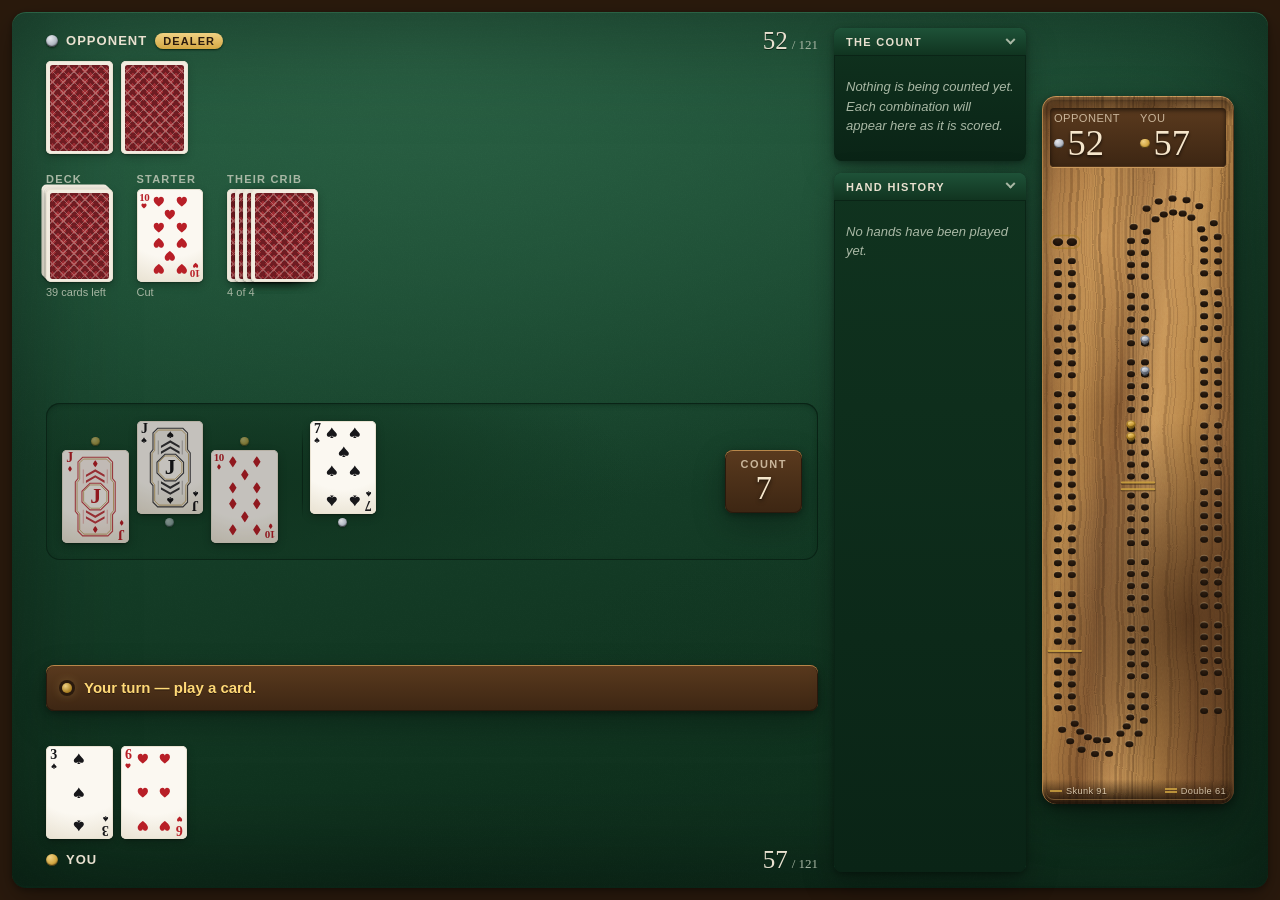
==== commit cb3a7e81: "Fix peg projection, redesign courts in art deco, unify the deck back Three pieces of user feedback. " ====
--- a/index.html
+++ b/index.html
@@ -1,5 +1,9 @@
 <!doctype html>
-<html lang="en">
+<!-- One deck on the table, so the back is one global choice made here rather
+     than per card. theme.css has no rule for "red" on purpose — it is the
+     :root default and the attribute simply falls through to it. Phase 6's
+     settings screen swaps this with a single setAttribute. -->
+<html lang="en" data-deck-back="red">
 <head>
 <meta charset="utf-8">
 <meta name="viewport" content="width=device-width, initial-scale=1, viewport-fit=cover">
--- a/css/theme.css
+++ b/css/theme.css
@@ -62,11 +62,23 @@
   --suit-d: var(--card-suit-red);
   --suit-c: var(--card-suit-black);
 
+  /* Deck backs. BOTH PLAYERS DRAW FROM ONE DECK, so the back is a single global
+     choice, never a per-player distinction — two different backs in one game is
+     a tell that the cards came from two packs. The palettes below are the four
+     the player can pick between; --card-back / --card-back-dark are the resolved
+     pair that cards.css actually paints with. */
   --card-back-red: #9d2b32;
   --card-back-red-dark: #6f1c22;
   --card-back-blue: #2a4b7c;
   --card-back-blue-dark: #1b3357;
+  --card-back-green: #2f6b46;
+  --card-back-green-dark: #1c4a2d;
+  --card-back-charcoal: #3d434c;
+  --card-back-charcoal-dark: #23272e;
   --card-back-ivory: #f2ece0;
+
+  --card-back: var(--card-back-red);
+  --card-back-dark: var(--card-back-red-dark);
 
   /* --- Text ------------------------------------------------------------ */
   --ink: #2b2119;              /* on light surfaces */
@@ -177,6 +189,23 @@
   --suit-c: #1d7a3e;
 }
 
+/* The player's chosen deck back. Set on the root; applies to every face-down
+   card in the game at once, because there is only one deck on the table. */
+[data-deck-back="blue"] {
+  --card-back: var(--card-back-blue);
+  --card-back-dark: var(--card-back-blue-dark);
+}
+
+[data-deck-back="green"] {
+  --card-back: var(--card-back-green);
+  --card-back-dark: var(--card-back-green-dark);
+}
+
+[data-deck-back="charcoal"] {
+  --card-back: var(--card-back-charcoal);
+  --card-back-dark: var(--card-back-charcoal-dark);
+}
+
 /* Respect the OS setting without needing JS. The in-game speed control sets
    --anim-scale too; this is the floor. */
 @media (prefers-reduced-motion: reduce) {
--- a/css/cards.css
+++ b/css/cards.css
@@ -249,105 +249,138 @@
 }
 
 /* ===========================================================================
-   4. Court cards — J, Q, K
+   4. Court cards — J, Q, K — and the ace of spades
    ---------------------------------------------------------------------------
-   No illustrated figures. A tall panel flanked by the index margins, a double
-   rule with corner fleurons, the suit above and below, and one big serif
-   letter. It is the treatment a plain-back deck would actually use, so it
-   reads as a decision rather than as art that failed to load.
-   =========================================================================== */
-
-/* J, Q and K are the only courts, so the panel only has to clear a one-glyph
-   index — which is why it can run taller and wider than the pip field does. */
+   Still no illustrated figures, but no longer a bare frame either: an art deco
+   cartouche, drawn as one inline SVG on a 100 x 140 viewBox (the card's own
+   5:7, so one SVG unit is 1% of --card-w). render-cards.js owns the geometry;
+   every colour, opacity and stroke weight is here.
+
+   Two things carry the design. First, symmetry: the ornament is built for the
+   top half and cloned through a 180deg rotation, so a court card reads the same
+   either way up exactly as a printed one does — the rank letter is the single
+   upright exception, because it has to be legible at a glance. Second, weight:
+   stroke widths are in SVG user units, so they scale WITH the card. The fine
+   detail therefore drops below a pixel on its own at the small end of --card-w
+   and quietly fades out, leaving the frame, the medallion and the letter. That
+   is the graceful degradation, and it costs nothing to maintain.
+   =========================================================================== */
+
 .card__court {
   position: absolute;
-  inset: calc(var(--card-h) * 0.075) calc(var(--card-w) * 0.248);
+  inset: 0;
   display: flex;
-  flex-direction: column;
   align-items: center;
-  justify-content: space-between;
-  padding: calc(var(--card-h) * 0.038) 0;
-}
-
-.card__court-rule {
-  position: absolute;
-  border: var(--hairline) solid currentColor;
+  justify-content: center;
+}
+
+.card__deco {
+  position: absolute;
+  inset: 0;
+  display: block;
+  width: 100%;
+  height: 100%;
+  /* The <use> pips resolve currentColor against this, so the deco suit is
+     always the same ink as the corner index — including under four-colour. */
+  color: var(--suit);
+  fill: none;
+  stroke: currentColor;
+  stroke-linecap: square;
+  stroke-linejoin: miter;
   pointer-events: none;
 }
 
-.card__court-rule--outer {
-  inset: 0;
-  border-radius: calc(var(--card-radius) * 0.5);
-  opacity: 0.55;
-}
-
-.card__court-rule--inner {
-  inset: calc(var(--card-w) * 0.035);
-  opacity: 0.3;
-}
-
-/* Lozenges centred on the inner rule's four corners, so the rule appears to
-   pass through them. Rotated squares rather than glyphs — a real ornament
-   would turn to mush at 52px. Offset = inner inset minus half the side. */
-.card__court-fleur {
-  --fleur: calc(var(--card-w) * 0.042);
-  position: absolute;
-  width: var(--fleur);
-  height: var(--fleur);
-  background: currentColor;
-  opacity: 0.4;
-  transform: rotate(45deg);
-}
-
-.card__court-fleur--tl,
-.card__court-fleur--tr { top: calc(var(--card-w) * 0.014); }
-
-.card__court-fleur--bl,
-.card__court-fleur--br { bottom: calc(var(--card-w) * 0.014); }
-
-.card__court-fleur--tl,
-.card__court-fleur--bl { left: calc(var(--card-w) * 0.014); }
-
-.card__court-fleur--tr,
-.card__court-fleur--br { right: calc(var(--card-w) * 0.014); }
-
-.card__court-pip {
-  width: calc(var(--card-w) * 0.16);
-  height: calc(var(--card-w) * 0.16);
-  flex: 0 0 auto;
-}
-
-.card__court-pip--bottom {
-  transform: rotate(180deg);
+/* The panel ground. Barely there on purpose: enough to seat the ornament as a
+   panel rather than as lines floating on the stock, not enough to tint the
+   card. Anything heavier and a fan of four courts turns muddy. */
+.card__deco-ground {
+  fill: currentColor;
+  fill-opacity: 0.045;
+  stroke: none;
+}
+
+/* Knocks the ornament out from behind the medallion so the rank letter always
+   lands on clean paper, whatever is radiating past it. */
+.card__deco-ground-face {
+  fill: var(--card-face);
+  stroke: none;
+}
+
+/* Deco is a high-contrast style: crisp lines and solid masses, not a wash. The
+   temptation with ornament is to knock it back until it stops competing, and
+   the result reads grey and apologetic. These sit close to full strength and
+   the RESTRAINT is in how few marks there are, not in how faint they are. */
+.card__deco-rule {
+  stroke-width: 1.6;
+  stroke-opacity: 0.82;
+}
+
+.card__deco-rule-fine {
+  stroke-width: 1;
+  stroke-opacity: 0.46;
+}
+
+.card__deco-solid {
+  fill: currentColor;
+  fill-opacity: 0.86;
+  stroke: none;
+}
+
+/* Suit reversed out of a solid mass. The King's crown is the only place this
+   happens, and it is what makes him the heaviest of the three. */
+.card__deco-knockout {
+  fill: var(--card-face);
+  stroke: none;
+}
+
+/* The metallic hairline. Deco leans on brass, but brass on cream is low
+   contrast by nature, so it is used once per card and left thin: it should
+   register as a warm glint when you look at the card, never compete with the
+   suit when you are only counting it. --brass-dark rather than --brass because
+   at this weight the lighter tone disappears entirely on --card-face. */
+.card__deco-brass {
+  stroke: var(--brass-dark);
+  stroke-width: 1;
+  stroke-opacity: 0.85;
+}
+
+.card__deco-pip {
+  fill: currentColor;
+  stroke: none;
 }
 
 .card__court-letter {
+  position: relative;
   font-family: var(--font-serif);
-  font-size: calc(var(--card-w) * 0.43);
+  font-size: calc(var(--card-w) * 0.33);
   font-weight: 700;
   line-height: 1;
   letter-spacing: calc(var(--card-w) * -0.012);
   /* Optical centring: serif caps sit high in their em box. */
-  margin-top: calc(var(--card-h) * -0.01);
+  margin-top: calc(var(--card-h) * -0.008);
 }
 
 /* ===========================================================================
    5. The back — a woven cross-hatch inside an ivory margin
    =========================================================================== */
 
+/* ONE deck is on the table, so there is exactly one back. --card-back and
+   --card-back-dark are the resolved pair theme.css derives from
+   [data-deck-back] on the document root; this file never picks a palette and
+   nothing per-card or per-player may override it. Two different backs in one
+   game says the cards came out of two packs.
+
+   The local aliases exist only so the pattern below reads; they are not a hook.
+   To preview another colour, put [data-deck-back="green"] on any ancestor — the
+   tokens inherit — which is how the styleguide shows all four at once. */
 .card__face--back {
-  --back: var(--card-back-red);
-  --back-dark: var(--card-back-red-dark);
+  --back: var(--card-back);
+  --back-dark: var(--card-back-dark);
   --weave-step: calc(var(--card-w) * 0.115);
   --weave-line: calc(var(--card-w) * 0.042);
   --weave-half: calc(var(--card-w) * 0.0575);
   background: var(--card-back-ivory);
   box-shadow: inset 0 0 0 var(--hairline) var(--card-face-edge);
-}
-
-.card[data-back='blue'] .card__face--back {
-  --back: var(--card-back-blue);
-  --back-dark: var(--card-back-blue-dark);
 }
 
 .card__back-field {
--- a/css/board.css
+++ b/css/board.css
@@ -2,9 +2,19 @@
    board.css — the cribbage board: oak, drilled holes, brass and pewter pegs.
 
    Every colour, radius, shadow and dimension comes from theme.css via var().
-   Nothing here is a literal colour. The one non-token custom property is
-   --cb-scale, which is not a design token: render-board.js writes the measured
-   fit-to-height ratio into it so the pegs shrink with the track.
+   Nothing here is a literal colour. The non-token custom properties are
+   --cb-scale, --cb-squash and --cb-peg-anchor, none of which are design tokens:
+   render-board.js measures or owns all three and writes them onto .crib-board.
+   The declarations below are only fallbacks for the two the script publishes.
+
+   PROJECTION. The board and the pegs are drawn from one viewpoint — a plank on
+   a table seen from where a seated player's eyes are. render-board.js owns the
+   single ratio (SQUASH) that expresses it and publishes it as --cb-squash, for
+   this file and for the Phase 4 layer, whose peg hop has to arc in the same
+   projection everything else is drawn in. The board is never 3D-transformed:
+   hole POSITIONS stay honest and unprojected so Phase 4 can fly pegs between
+   them in a sane coordinate space. Only the shapes drawn at those positions
+   are foreshortened.
 
    No transitions live in this file. Phase 4 owns motion; all it needs is that
    a peg's position is left/top, which it is.
@@ -12,8 +22,27 @@
 
 .crib-board {
   --cb-scale: 1;
-  /* A seated peg dips below the hole centre so the bore disappears behind it. */
-  --cb-peg-seat: calc(var(--hole-size) * var(--cb-scale) * 0.3);
+  /* Fallbacks for the two values render-board.js publishes, so the board still
+     draws correctly if the CSS is inspected without the script having run. */
+  --cb-squash: 0.8;
+  --cb-peg-anchor: 69.15%;
+
+  /* PROMOTION CANDIDATES -> theme.css (--peg-w, --peg-h).
+     The peg used to be a side-on cylinder 2.6 hole-diameters tall, which is what
+     a peg looks like at eye level and nothing like what it looks like from a
+     seated player's angle. Redrawn in the board's own projection it is mostly
+     an elliptical top face, and it is much shorter on screen.
+
+     These two are declared on .crib-board rather than at :root deliberately. A
+     custom property that calls var() resolves against the element it is DECLARED
+     on, so a :root declaration would freeze the :root value of --hole-size and
+     stop tracking any override further down the tree — the same trap theme.css
+     documents for --card-h.
+
+     The 116:139.4 ratio is the peg SVG's viewBox in render-board.js. Change one
+     and the drawing letterboxes inside its box; change both together. */
+  --peg-w: calc(var(--hole-size) * 1.16);
+  --peg-h: calc(var(--hole-size) * 1.394);
 
   position: relative;
   isolation: isolate;                 /* keeps the grain blending with the oak,
@@ -170,72 +199,58 @@
   pointer-events: none;
 }
 
+/* The peg's box is the bounding box of its drawing, and --cb-peg-anchor is the
+   height fraction at which the drawing puts the hole. Pulling the box up by that
+   fraction rather than by 100% is what seats the peg IN its hole: the head ends
+   up standing above the hole and the shaft ends up inside it, which is where the
+   parts of a peg actually are when you look down at one. */
 .crib-peg {
   position: absolute;
   left: 0;
   top: 0;
   width: calc(var(--peg-w) * var(--cb-scale));
   height: calc(var(--peg-h) * var(--cb-scale));
-  border-radius: 42% 42% 30% 30% / 22% 22% 10% 10%;
-  transform: translate(-50%, calc(-100% + var(--cb-peg-seat)));
-  filter: drop-shadow(1px 2px 2px var(--hole-shadow));
-}
-
-/* Cylindrical shading: dark edge, a hot specular band a third of the way across,
-   a softer return on the far side. Two edges of light is what stops a gradient
-   reading as a flat lozenge. The second layer darkens the foot, where the post
-   is occluded by its own hole. */
+  transform: translate(-50%, calc(-1 * var(--cb-peg-anchor)));
+}
+
+/* The peg draws its own bore so the hole survives its contact shadow, which
+   means a peg carries a hole around with it. A peg in flight is not in one:
+   Phase 4 sets data-lifted for the length of a hop and the socket goes with the
+   board it left. No transition here — the motion layer owns all timing. */
+.crib-peg[data-lifted='true'] .crib-peg__socket {
+  opacity: 0;
+}
+
+.crib-peg__art {
+  display: block;
+  width: 100%;
+  height: 100%;
+  /* The contact shadow is deliberately larger than the peg and offset off the
+     lower right of the box, so it has to be allowed out. */
+  overflow: visible;
+}
+
+/* Brass and pewter share the entire drawing and differ only here. The gradient
+   stops inside the peg read these four, so a metal is four tokens rather than a
+   second copy of eleven gradients. */
 .crib-peg--brass {
-  background-image:
-    linear-gradient(0deg, var(--brass-deep) 0%, transparent 30%),
-    linear-gradient(96deg,
-      var(--brass-deep) 0%,
-      var(--brass-dark) 11%,
-      var(--brass-light) 31%,
-      var(--brass) 48%,
-      var(--brass-dark) 76%,
-      var(--brass-deep) 97%);
+  --pg-light: var(--brass-light);
+  --pg-mid: var(--brass);
+  --pg-dark: var(--brass-dark);
+  --pg-deep: var(--brass-deep);
 }
 
 .crib-peg--pewter {
-  background-image:
-    linear-gradient(0deg, var(--pewter-deep) 0%, transparent 30%),
-    linear-gradient(96deg,
-      var(--pewter-deep) 0%,
-      var(--pewter-dark) 11%,
-      var(--pewter-light) 31%,
-      var(--pewter) 48%,
-      var(--pewter-dark) 76%,
-      var(--pewter-deep) 97%);
-}
-
-/* The head: a proud cap, wider than the shaft, with a collar shadow beneath it
-   so the two read as separate turned parts rather than one blob. */
-.crib-peg::before {
-  content: '';
-  position: absolute;
-  left: -18%;
-  top: -5%;
-  width: 136%;
-  height: 27%;
-  border-radius: 50%;
-  background-image: inherit;
-  box-shadow: 0 2px 2px -1px var(--hole-shadow);
-}
-
-/* Contact shadow where the peg meets the board, thrown to the lower right to
-   agree with the light on the hole rims. */
-.crib-peg::after {
-  content: '';
-  position: absolute;
-  left: -22%;
-  bottom: -6%;
-  width: 156%;
-  height: 22%;
-  border-radius: 50%;
-  background-image: radial-gradient(closest-side, var(--hole-shadow), transparent);
-  z-index: -1;
-}
+  --pg-light: var(--pewter-light);
+  --pg-mid: var(--pewter);
+  --pg-dark: var(--pewter-dark);
+  --pg-deep: var(--pewter-deep);
+}
+
+.cb-pg-light { stop-color: var(--pg-light); }
+.cb-pg-mid { stop-color: var(--pg-mid); }
+.cb-pg-dark { stop-color: var(--pg-dark); }
+.cb-pg-deep { stop-color: var(--pg-deep); }
 
 /* --- Score plate ---------------------------------------------------------- */
 
--- a/css/layout.css
+++ b/css/layout.css
@@ -881,6 +881,33 @@
   .rail__mount > .crib-board > .crib-board__scores,
   .rail__mount > .crib-board > .crib-board__legend {
     display: none;
+  }
+
+  /* Laying the board over turns its FORESHORTENING over with it. The holes are
+     ellipses squashed on the board's y-axis and the pegs lean down that axis,
+     which is what makes the vertical rail read as a board tilted away from you.
+     Rotate the board a quarter turn and that same squash lands horizontally:
+     the holes become tall ovals and the pegs point sideways, so the board reads
+     as tilted toward one shoulder instead. The projection has to be put back
+     upright on SCREEN, not in board space.
+
+     Counter-rotating each shape about its own centre does exactly that and
+     nothing else. Positions are untouched — fill-box origins pivot each ellipse
+     in place, so holePosition() and the peg anchors stay honest, which the
+     animation layer depends on. Rotating a squashed ellipse 90 degrees simply
+     swaps which axis it is squashed on, and the rim-highlight gradient rides
+     around with its ellipse, so the light stays consistent too. */
+  .rail__mount > .crib-board .cb-holes ellipse {
+    transform-box: fill-box;
+    transform-origin: center;
+    transform: rotate(90deg);
+  }
+
+  /* The peg pivots about where it meets its hole, not about the middle of its
+     box — the art sits high in the box so the buried part has somewhere to go. */
+  .rail__mount > .crib-board .crib-peg__art {
+    transform-origin: 50% var(--cb-peg-anchor, 69.15%);
+    transform: rotate(90deg);
   }
 }
 
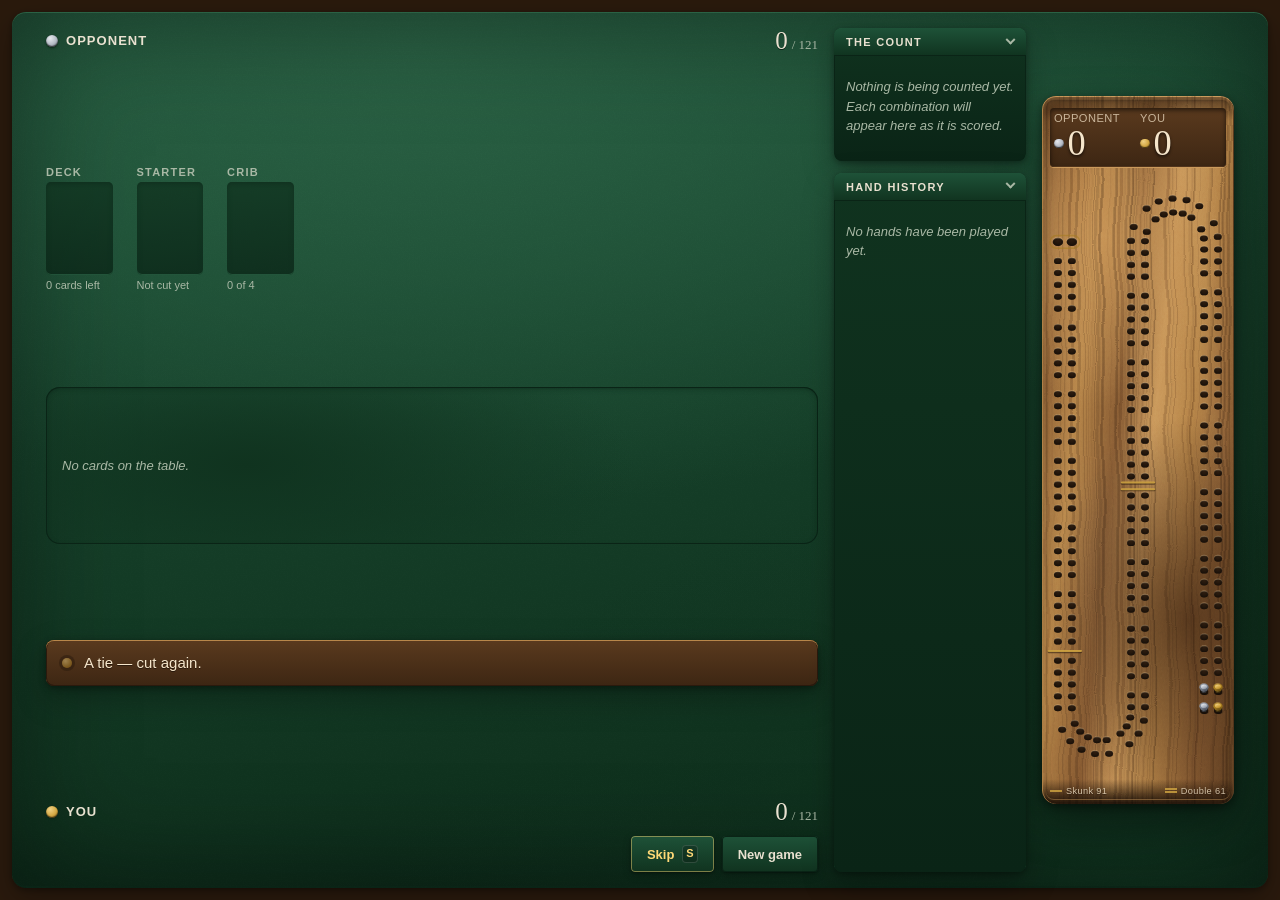
==== commit 505f0b3d: "Make the game playable: animation queue and controller animate.js turns engine events into an ordere" ====
--- a/index.html
+++ b/index.html
@@ -2,8 +2,13 @@
 <!-- One deck on the table, so the back is one global choice made here rather
      than per card. theme.css has no rule for "red" on purpose — it is the
      :root default and the attribute simply falls through to it. Phase 6's
-     settings screen swaps this with a single setAttribute. -->
-<html lang="en" data-deck-back="red">
+     settings screen swaps this with a single setAttribute.
+
+     class="game-page" scopes layout.css's page-level rules (full-height html
+     and body, the wood surround, the no-horizontal-scroll guard) to THIS page.
+     Unscoped they leaked into styleguide.html and made <body> the scroll
+     container there, which breaks full-page screenshots and sticky headers. -->
+<html lang="en" class="game-page" data-deck-back="red">
 <head>
 <meta charset="utf-8">
 <meta name="viewport" content="width=device-width, initial-scale=1, viewport-fit=cover">
@@ -30,41 +35,32 @@
        scoring.js    needs cards.js
        engine.js     needs cards.js + scoring.js
        render-*.js   DOM builders, no dependency on the engine
-       render.js     needs render-cards.js + render-board.js -->
+       render.js     needs render-cards.js + render-board.js
+       animate.js    needs render-cards.js; drives a mounted render.js view
+       game.js       needs all of the above -->
 <script src="js/cards.js"></script>
 <script src="js/scoring.js"></script>
 <script src="js/engine.js"></script>
 <script src="js/render-cards.js"></script>
 <script src="js/render-board.js"></script>
 <script src="js/render.js"></script>
+<script src="js/animate.js"></script>
+<script src="js/game.js"></script>
 
 <script>
 (function () {
   'use strict';
 
-  // ==========================================================================
-  // PHASE 3 — VISUALS ONLY.
+  // The bootstrap, and nothing else. Every decision the game makes lives in
+  // game.js; this file's only job is to say where the game goes and to turn a
+  // handful of query parameters into options, so a specific position can be
+  // reproduced from a URL without a build step or a console.
   //
-  // The game is not wired to input yet. Input handling arrives in Phase 5 and
-  // all motion arrives in Phase 4. What this script does is deal a real hand
-  // from the real Cribbage.Engine with a fixed seed, play it forward a few
-  // beats, and hand the resulting snapshot to Cribbage.Render — so the screen
-  // below is genuinely what the render layer does with real engine state, at
-  // real card counts, rather than hand-written markup pretending to be a game.
-  //
-  // The single live behaviour is a selection toggle on your own cards. It sets
-  // no game state and decides nothing; it exists so the raised card, the focus
-  // ring and the keyboard path can be judged now rather than in Phase 5.
-  //
-  // ?at=deal | discard | play | count stops the demo at a different moment, so
-  // the layout can be checked at every card count the game actually produces:
-  // six-card hands at `discard`, four-card hands at `count`, and a pile with a
-  // spent series plus a live one at `play`.
-  // ==========================================================================
-
-  var STOPS = { deal: 1, discard: 1, play: 1, count: 1 };
-  var SEED = 332;
-  var START_SCORES = [41, 46];
+  //   ?speed=0..4   animation scale. OMITTED BY DEFAULT so theme.css's
+  //                 prefers-reduced-motion floor decides. 0 is instant.
+  //   ?target=61    a short game.
+  //   ?dealer=0|1   skip the cut for deal.
+  //   ?seed=N       a deterministic shuffle, for reproducing a bug report.
 
   function mulberry32(a) {
     return function () {
@@ -75,101 +71,21 @@
     };
   }
 
-  // Deliberately dumb: lay away the two highest cards. This is a fixture, not a
-  // player — the actual discard strategy is Phase 5's problem.
-  function layAway(game) {
-    while (game.getState().phase === 'DISCARD' && game.pendingActor() !== null) {
-      var hand = game.getState().hands[game.pendingActor()].slice();
-      hand.sort(function (a, b) { return b.rank - a.rank; });
-      game.apply({ type: 'discard', cards: [hand[0], hand[1]] });
-    }
-  }
+  var params = new URLSearchParams(window.location.search);
+  var opts = { targetScore: params.get('target') === '61' ? 61 : 121 };
 
-  function step(game) {
-    if (game.pendingActor() !== null) {
-      var actions = game.legalActions();
-      game.apply(actions[actions.length - 1]);
-    } else {
-      game.advance();
-    }
-  }
+  var speed = parseFloat(params.get('speed'));
+  if (isFinite(speed) && speed >= 0) opts.speed = speed;
 
-  function buildPosition(stopAt) {
-    var game = Cribbage.Engine.createGame({
-      targetScore: 121,
-      dealer: 0,
-      rng: mulberry32(SEED),
-      scores: START_SCORES
-    });
+  var dealer = params.get('dealer');
+  if (dealer === '0' || dealer === '1') opts.dealer = Number(dealer);
 
-    // Hand one is played right through. It is not shown; it is here so both
-    // players have pegged and counted, which is what puts the two pegs of each
-    // pair in different holes. Starting a game at 41–46 with untouched pegs
-    // would stack them, and the board would look broken for the wrong reason.
-    game.advance();
-    layAway(game);
-    var guard = 0;
-    while (game.getState().phase !== 'DEAL' && !game.isOver() && guard++ < 400) step(game);
+  var seed = parseInt(params.get('seed'), 10);
+  if (isFinite(seed)) opts.rng = mulberry32(seed);
 
-    // Hand two is the one on screen.
-    game.advance();                       // DEAL -> DISCARD, six cards each
-    if (stopAt === 'deal' || stopAt === 'discard') return game;
-
-    layAway(game);
-    game.advance();                       // CUT_STARTER -> PLAY
-    for (var i = 0; i < 5 && !game.isOver(); i++) step(game);
-    if (stopAt === 'play') return game;
-
-    guard = 0;
-    while (game.getState().phase !== 'SHOW_PONE' && !game.isOver() && guard++ < 60) step(game);
-    game.advance();                       // emit showStart, so the hands are up
-    return game;
-  }
-
-  var query = String(window.location.search || '');
-  var match = query.match(/[?&]at=([a-z]+)/);
-  var stopAt = (match && STOPS[match[1]]) ? match[1] : 'play';
-
-  var game = buildPosition(stopAt);
-  var view = Cribbage.Render.mount(document.getElementById('game-root'), {
-    me: 0,
-    labels: ['You', 'Opponent'],
-    targetScore: 121
-  });
-
-  var selected = [];
-
-  function paint() {
-    var state = game.getState();
-    var hints = { selected: selected.slice(), playable: null };
-    // The only thing the snapshot cannot say is which cards are legal, so the
-    // caller supplies it. render.js never works it out for itself.
-    if (state.phase === 'PLAY' && state.toMove === 0 && !game.isOver()) {
-      hints.playable = game.legalActions().map(function (a) { return a.card.id; });
-    }
-    view.renderState(state, hints);
-  }
-
-  paint();
-
-  // Visual stub only — see the note at the top of this script.
-  var limit = game.getState().phase === 'DISCARD' ? 2 : 1;
-  view.el.hands[0].addEventListener('click', function (event) {
-    var card = event.target.closest ? event.target.closest('.card') : null;
-    if (!card || !card.hasAttribute('data-card-id')) return;
-    var id = Number(card.getAttribute('data-card-id'));
-    var at = selected.indexOf(id);
-    if (at === -1) {
-      selected.push(id);
-      while (selected.length > limit) selected.shift();
-    } else {
-      selected.splice(at, 1);
-    }
-    paint();
-  });
-
-  // Handy from the console while iterating on the visuals.
-  window.cribbageDemo = { game: game, view: view, repaint: paint };
+  // The controller is the whole public surface: newGame, skip, setSpeed,
+  // destroy, plus read-only handles for the console.
+  window.cribbage = Cribbage.Game.create(document.getElementById('game-root'), opts);
 })();
 </script>
 
--- a/css/layout.css
+++ b/css/layout.css
@@ -41,23 +41,30 @@
   display: none !important;
 }
 
-html,
 body {
+  margin: 0;
+  font-family: var(--font-sans);
+  font-size: var(--text-md);
+  color: var(--on-felt);
+  -webkit-text-size-adjust: 100%;
+}
+
+/* SCOPED TO THE GAME PAGE. index.html carries class="game-page" on <html>.
+   These three rules are right for a single full-viewport table and wrong for
+   any other page in the project: `height: 100%` plus `overflow-x` on <body>
+   forces body's overflow-y to `auto`, which makes BODY the scroll container.
+   Unscoped, that leaked into styleguide.html — window.scrollY never moved, a
+   full-page screenshot captured one viewport, and position: sticky measured
+   against the wrong ancestor. A long document is not this game's shape. */
+.game-page,
+.game-page body {
   height: 100%;
-  margin: 0;
   /* The felt sits in a dark surround, so the table reads as an object on a
      surface rather than as a page that happens to be green. */
   background-color: var(--wood-edge);
   /* Belt and braces on the no-horizontal-scroll rule: the layout is built not
      to overflow, and this guarantees it cannot at any width. */
   overflow-x: hidden;
-}
-
-body {
-  font-family: var(--font-sans);
-  font-size: var(--text-md);
-  color: var(--on-felt);
-  -webkit-text-size-adjust: 100%;
 }
 
 /* ===========================================================================
@@ -134,13 +141,14 @@
 .game {
   display: grid;
   grid-template-columns: minmax(0, 1fr) var(--notes-w);
-  grid-template-rows: auto auto minmax(min-content, 1fr) auto auto;
+  grid-template-rows: auto auto minmax(min-content, 1fr) auto auto auto;
   grid-template-areas:
     'opponent notes'
     'supply   notes'
     'play     notes'
     'status   notes'
-    'player   notes';
+    'player   notes'
+    'controls notes';
   gap: var(--sp-3) var(--sp-4);
   min-width: 0;
   max-width: var(--lane-max);
@@ -152,6 +160,7 @@
 .play { grid-area: play; }
 .status { grid-area: status; }
 .seat--player { grid-area: player; }
+.controls { grid-area: controls; }
 .notes { grid-area: notes; }
 
 /* ===========================================================================
@@ -600,6 +609,81 @@
 }
 
 /* ===========================================================================
+   6b. Controls bar
+   ---------------------------------------------------------------------------
+   Built by game.js and dropped into the game grid under the player's hand:
+   the contextual action on the left (only the lay-away has one), the
+   always-available Skip and New game on the right. It is deliberately NOT on
+   the wood plate — the status line is the game speaking, this row is the
+   player acting, and they should not look like the same object.
+   =========================================================================== */
+
+.controls {
+  display: flex;
+  align-items: center;
+  gap: var(--sp-3);
+  min-height: 36px;
+  min-width: 0;
+}
+
+.controls__right {
+  display: flex;
+  align-items: center;
+  gap: var(--sp-2);
+  margin-left: auto;
+}
+
+.controls__hint {
+  min-width: 0;
+  font-size: var(--text-sm);
+  font-variant-numeric: tabular-nums;
+  color: var(--on-felt-soft);
+  overflow: hidden;
+  text-overflow: ellipsis;
+  white-space: nowrap;
+}
+
+/* A disabled primary action still has to read as the thing you are working
+   towards, so it stays put and drops to a recessed felt slab rather than
+   disappearing — the player can see what the two card clicks are FOR before
+   they have made them. Dimming the brass with a filter instead just produced a
+   large pale slab that pulled MORE attention than the live button. */
+.controls .btn:disabled,
+.controls .btn:disabled:hover {
+  cursor: default;
+  color: var(--on-felt-soft);
+  background-image: linear-gradient(180deg, var(--felt-dark), var(--felt-edge));
+  box-shadow: inset 0 0 0 1px var(--felt-edge);
+  filter: none;
+}
+
+/* Skip is never disabled: a control that removes itself between beats throws
+   focus away mid-keypress. It lights instead, so "there is something to skip"
+   is visible without the button moving or vanishing. */
+.controls__skip[data-active='true'] {
+  color: var(--glow);
+  box-shadow: inset 0 0 0 1px var(--glow-soft), var(--shadow-card);
+}
+
+.btn__key {
+  padding: 1px var(--sp-1);
+  border-radius: var(--radius-sm);
+  font-family: var(--font-sans);
+  font-size: var(--text-xs);
+  line-height: 1.4;
+  color: inherit;
+  background-color: rgba(0, 0, 0, 0.22);
+  box-shadow: inset 0 0 0 1px rgba(255, 255, 255, 0.14);
+}
+
+/* The lock. game.js is the authority — every input path tests its own
+   `awaiting` flag — but a hand that visibly refuses the pointer while cards are
+   still in the air is the difference between "locked" and "broken". */
+.app[data-busy='true'] .hand--player > .card {
+  pointer-events: none;
+}
+
+/* ===========================================================================
    7. Notes column — score breakdown and hand history
    ---------------------------------------------------------------------------
    Both are built and styled here and left empty on purpose: Phase 4 fills the
@@ -616,8 +700,17 @@
   min-height: 0;
 }
 
+/* Both bodies are capped so the notes column can never be what makes the page
+   taller than the viewport. The breakdown is bounded by a single hand's count
+   (twelve combinations at the very worst); the history grows without limit as
+   hands are played, so by the eighth hand an uncapped panel was pushing the
+   controls row off the bottom of a 900px screen. Each scrolls inside itself. */
 .panel--breakdown .panel__body {
   max-height: 42vh;
+}
+
+.panel--history .panel__body {
+  max-height: 40vh;
 }
 
 .panel {
@@ -745,6 +838,30 @@
   font-weight: 700;
 }
 
+/* Whose hand is being counted. Set as a caption rather than in the panel title,
+   because the title is inside the collapse button and a caption can scroll away
+   with the rows it belongs to. */
+.tally__row--head {
+  padding-bottom: var(--sp-2);
+  box-shadow: inset 0 -1px 0 var(--felt-light);
+  font-size: var(--text-xs);
+  font-weight: 700;
+  letter-spacing: 0.1em;
+  text-transform: uppercase;
+  color: var(--on-felt-soft);
+}
+
+/* A hand that scores nothing emits no combinations at all, so the panel has to
+   say so out loud or it reads as a bug. */
+.tally__row--nil .tally__label {
+  font-style: italic;
+  color: var(--on-felt-soft);
+}
+
+.tally__row--nil .tally__points {
+  color: var(--on-felt-soft);
+}
+
 .log {
   margin: 0;
   padding: 0;
@@ -752,8 +869,11 @@
   font-size: var(--text-sm);
 }
 
+/* Newest hand first: the column is narrow and the hand you have just finished
+   is the one you want without scrolling. Every row carries its number, so the
+   order is never in doubt. */
 .log__row {
-  padding: var(--sp-1) 0;
+  padding: var(--sp-2) 0;
   line-height: 1.45;
   color: var(--on-felt-soft);
   box-shadow: inset 0 -1px 0 var(--felt-dark);
@@ -763,15 +883,34 @@
   box-shadow: none;
 }
 
+.log__head {
+  display: flex;
+  align-items: baseline;
+  gap: var(--sp-2);
+}
+
 .log__who {
+  flex: 1 1 auto;
+  min-width: 0;
   font-weight: 600;
   color: var(--on-felt);
 }
 
 .log__points {
+  flex: 0 0 auto;
   font-family: var(--font-num);
   font-variant-numeric: tabular-nums;
   color: var(--glow);
+}
+
+.log__line {
+  display: block;
+  font-size: var(--text-xs);
+}
+
+.log__name {
+  font-weight: 600;
+  color: var(--on-felt);
 }
 
 /* ===========================================================================
@@ -821,13 +960,14 @@
 
   .game {
     grid-template-columns: minmax(0, 1fr);
-    grid-template-rows: auto auto minmax(0, 1fr) auto auto auto;
+    grid-template-rows: auto auto minmax(0, 1fr) auto auto auto auto;
     grid-template-areas:
       'opponent'
       'supply'
       'play'
       'status'
       'player'
+      'controls'
       'notes';
     max-width: none;
   }
@@ -977,6 +1117,29 @@
 
   .status__text {
     font-size: var(--text-sm);
+  }
+
+  /* 44px is the touch floor, and the row wraps rather than letting the
+     lay-away button shrink below its own label.
+
+     NOT sticky, deliberately. A bar pinned above the breakdown sheet has to
+     come UP from its place under the hand, and at 375x812 that lands it
+     squarely on top of the six cards you are being asked to choose from —
+     covering the decision to make the button that confirms it convenient. The
+     row stays where it belongs and the page scrolls, which is what every other
+     phone layout does. */
+  .controls {
+    flex-wrap: wrap;
+    gap: var(--sp-2);
+  }
+
+  .controls .btn {
+    min-height: 44px;
+  }
+
+  .controls__confirm {
+    flex: 1 1 100%;
+    justify-content: center;
   }
 
   /* The breakdown becomes a bottom sheet: collapsed it is a handle the width of
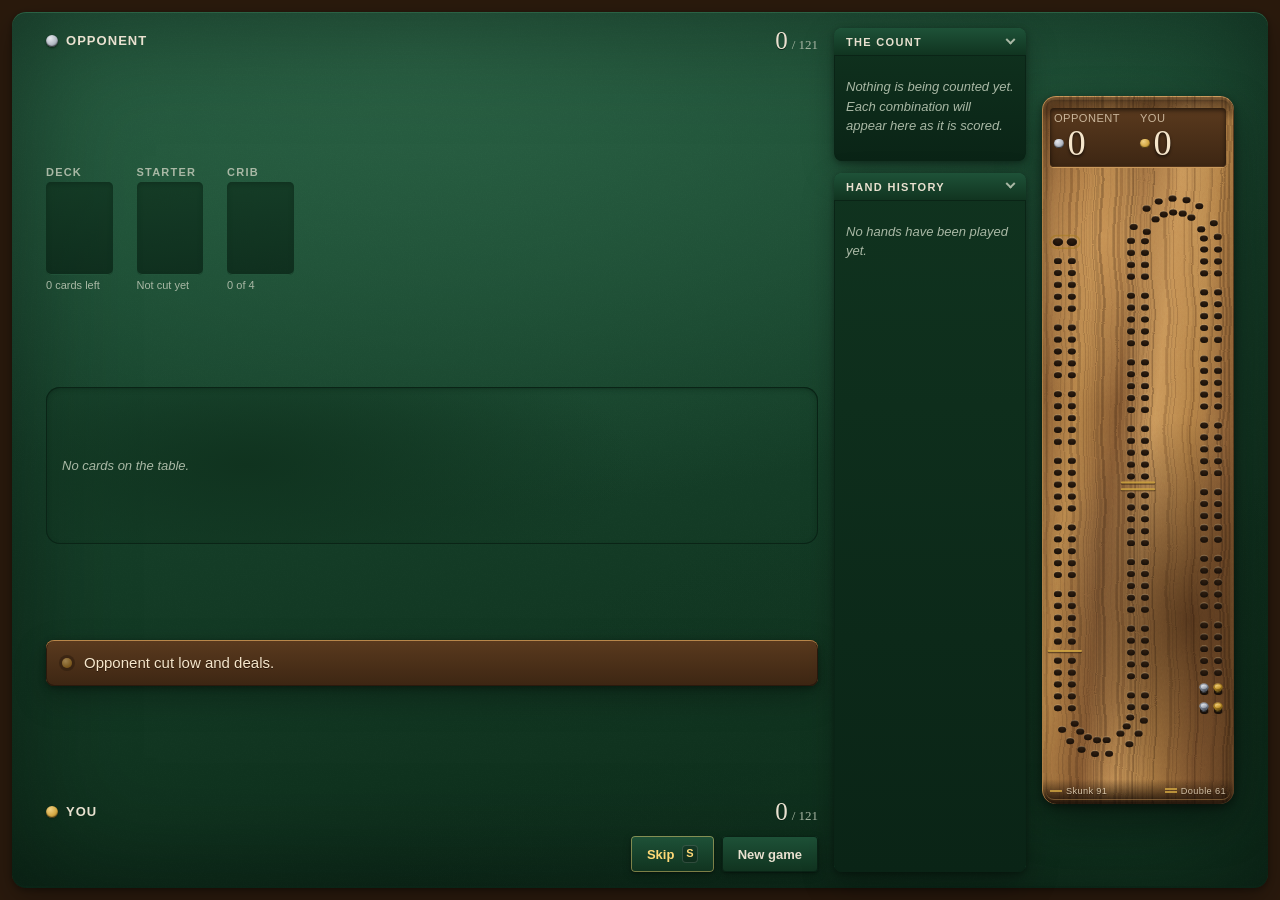
==== commit ca944ffb: "Pause after each count with an itemised summary Scoring is automatic, so the count used to animate p" ====
--- a/index.html
+++ b/index.html
@@ -61,6 +61,9 @@
   //   ?target=61    a short game.
   //   ?dealer=0|1   skip the cut for deal.
   //   ?seed=N       a deterministic shuffle, for reproducing a bug report.
+  //   ?pause=0      do not stop on the count summary. Phase 6 turns this into a
+  //                 real setting; until then it is how a whole game is driven
+  //                 end to end without a click after every count.
 
   function mulberry32(a) {
     return function () {
@@ -83,6 +86,8 @@
   var seed = parseInt(params.get('seed'), 10);
   if (isFinite(seed)) opts.rng = mulberry32(seed);
 
+  if (params.get('pause') === '0') opts.pauseAfterCount = false;
+
   // The controller is the whole public surface: newGame, skip, setSpeed,
   // destroy, plus read-only handles for the console.
   window.cribbage = Cribbage.Game.create(document.getElementById('game-root'), opts);
--- a/css/layout.css
+++ b/css/layout.css
@@ -139,6 +139,9 @@
    =========================================================================== */
 
 .game {
+  /* The containing block for the count summary, which fills this column and
+     leaves the board rail — .game's SIBLING — in view beside it. */
+  position: relative;
   display: grid;
   grid-template-columns: minmax(0, 1fr) var(--notes-w);
   grid-template-rows: auto auto minmax(min-content, 1fr) auto auto auto;
@@ -684,6 +687,225 @@
 }
 
 /* ===========================================================================
+   6c. The count summary
+   ---------------------------------------------------------------------------
+   Built by game.js and shown after each of the three counts in a hand: whose
+   count it is, the five cards, every combination that scored, and the total,
+   with a Continue button. Scoring is automatic, so this is the only moment the
+   player gets to check the arithmetic against the actual cards.
+
+   It fills the GAME COLUMN rather than the table, because the board rail is
+   .game's sibling: the pegs stay visible beside it while the sum is being read.
+
+   The panel is oak, like the status line — this is the game speaking, and it is
+   a tray of cards laid on the table, not a browser dialog. Calm on purpose: a
+   moment of arithmetic, not a celebration.
+   =========================================================================== */
+
+.summary {
+  position: absolute;
+  inset: 0;
+  z-index: var(--z-modal);
+  display: grid;
+  place-items: center;
+  padding: var(--sp-3);
+}
+
+/* The scrim, and the real lock on the table beneath. game.js refuses input on
+   its own, but a pointer that lands on a card and does nothing reads as broken;
+   here it lands on this instead. Drawn as the felt's own darkest edge at
+   opacity rather than a new colour, so it stays inside theme.css's palette. */
+.summary::before {
+  content: '';
+  position: absolute;
+  inset: 0;
+  background-color: var(--felt-edge);
+  opacity: 0.82;
+}
+
+.summary__panel {
+  position: relative;
+  display: grid;
+  justify-items: center;
+  gap: var(--sp-3);
+  width: min(100%, 560px);
+  /* Two caps, and the viewport one is the load-bearing half. The overlay is
+     absolute over .game, and below 1024px .game can be taller than the window
+     — so a panel capped only to its parent can be taller than the screen and
+     put Continue under the fold. openSummary() scrolls it into view, and this
+     is what guarantees there is a position where all of it fits. */
+  max-height: min(100%, calc(100vh - var(--sp-6)));
+  overflow-y: auto;
+  padding: var(--sp-5);
+  border-radius: var(--radius-lg);
+  background-image: linear-gradient(180deg,
+    var(--wood-light) 0%, var(--wood) 20%, var(--wood-dark) 76%, var(--wood-deep) 100%);
+  box-shadow:
+    inset 0 1px 0 var(--wood-highlight),
+    inset 0 -2px 0 var(--wood-edge),
+    inset 0 0 0 1px var(--wood-edge),
+    var(--shadow-board);
+
+  /* A CSS animation rather than a transition, and nothing in JS waits on it —
+     see the header of js/animate.js for why transitionend is banned here. The
+     duration is a theme token, so --anim-scale 0 and prefers-reduced-motion
+     both make it instant without this rule knowing either exists. */
+  animation: summary-in var(--t-base) var(--ease) both;
+}
+
+@keyframes summary-in {
+  from { opacity: 0; transform: translateY(10px) scale(0.985); }
+  to { opacity: 1; transform: none; }
+}
+
+.summary__eyebrow {
+  margin: 0;
+  font-size: var(--text-xs);
+  font-weight: 600;
+  letter-spacing: 0.16em;
+  text-transform: uppercase;
+  color: var(--wood-highlight);
+}
+
+.summary__who {
+  margin: 0;
+  font-family: var(--font-serif);
+  font-size: var(--text-xl);
+  font-weight: 600;
+  line-height: 1.1;
+  color: var(--on-wood);
+  text-shadow: 0 1px 0 var(--wood-edge);
+}
+
+/* --card-w is overridden here rather than --card-h: theme.css bakes the :root
+   width into --card-h, and cards.css re-derives its own from --card-ratio for
+   exactly this case. Five cards have to fit a 560px tray at any width. */
+.summary__cards {
+  --card-w: clamp(44px, 9vw, 76px);
+  display: flex;
+  align-items: flex-start;
+  justify-content: center;
+  gap: var(--sp-2);
+  margin: 0;
+  padding: 0;
+  list-style: none;
+}
+
+.summary__card {
+  display: grid;
+  justify-items: center;
+  gap: var(--sp-1);
+}
+
+/* The cut is not one of the four — it is the card both hands share — so it sits
+   in its own shallow recess in the wood, set apart from the hand and rimmed in
+   brass. The negative block margin keeps all five cards on one baseline. */
+.summary__card[data-cut='true'] {
+  margin: calc(var(--sp-1) * -1) 0 calc(var(--sp-1) * -1) var(--sp-4);
+  padding: var(--sp-1);
+  border-radius: var(--radius);
+  background-color: var(--wood-deep);
+  box-shadow: inset 0 0 0 1px var(--brass-dark);
+}
+
+.summary__tag {
+  min-height: 1.2em;
+  font-size: var(--text-xs);
+  font-weight: 600;
+  letter-spacing: 0.1em;
+  text-transform: uppercase;
+  color: var(--brass-light);
+}
+
+.summary__items {
+  width: 100%;
+  margin: 0;
+  padding: 0 var(--sp-2);
+  list-style: none;
+}
+
+.summary__item {
+  display: flex;
+  align-items: baseline;
+  justify-content: space-between;
+  gap: var(--sp-4);
+  padding: var(--sp-2) 0;
+  border-bottom: 1px solid var(--wood-edge);
+}
+
+.summary__item:last-child {
+  border-bottom: 0;
+}
+
+.summary__name {
+  min-width: 0;
+  font-size: var(--text-md);
+  color: var(--on-wood);
+}
+
+.summary__points {
+  flex: 0 0 auto;
+  font-family: var(--font-num);
+  font-size: var(--text-lg);
+  font-weight: 600;
+  font-variant-numeric: tabular-nums;
+  color: var(--brass-light);
+  text-shadow: 0 1px 0 var(--wood-edge);
+}
+
+/* A count that scored nothing says so in words. An empty list reads as a bug. */
+.summary__nil {
+  margin: 0;
+  font-family: var(--font-serif);
+  font-size: var(--text-lg);
+  font-style: italic;
+  color: var(--on-wood);
+  opacity: 0.86;
+  text-align: center;
+}
+
+/* The number the player came for: a brass numeral in a recess routed into the
+   plate, so it reads as struck into the board rather than printed on it. */
+.summary__total {
+  display: flex;
+  align-items: baseline;
+  justify-content: space-between;
+  gap: var(--sp-4);
+  width: 100%;
+  margin: 0;
+  padding: var(--sp-2) var(--sp-4);
+  border-radius: var(--radius);
+  background-image: linear-gradient(180deg, var(--wood-deep), var(--wood-edge));
+  box-shadow:
+    inset 0 2px 4px var(--wood-edge),
+    inset 0 0 0 1px var(--wood-dark);
+}
+
+.summary__total-label {
+  font-size: var(--text-sm);
+  font-weight: 600;
+  letter-spacing: 0.14em;
+  text-transform: uppercase;
+  color: var(--wood-highlight);
+}
+
+.summary__total-num {
+  font-family: var(--font-num);
+  font-size: var(--text-2xl);
+  font-weight: 700;
+  line-height: 1;
+  font-variant-numeric: tabular-nums;
+  color: var(--glow);
+  text-shadow: 0 1px 0 var(--wood-edge);
+}
+
+.summary__go {
+  min-width: 168px;
+  margin-top: var(--sp-1);
+  justify-content: center;
+}
+
+/* ===========================================================================
    7. Notes column — score breakdown and hand history
    ---------------------------------------------------------------------------
    Both are built and styled here and left empty on purpose: Phase 4 fills the
@@ -1140,6 +1362,38 @@
   .controls__confirm {
     flex: 1 1 100%;
     justify-content: center;
+  }
+
+  /* The breakdown sheet is position: fixed from here down and would otherwise
+     stand in front of the count it duplicates, so the summary goes fixed too
+     and takes the whole viewport. Both carry --z-modal, and the summary is the
+     later child of .game, which is what puts it on top. The board band still
+     shows through the scrim like everything else; what it loses is the
+     undimmed strip it keeps at desktop width. */
+  .summary {
+    position: fixed;
+  }
+
+  .summary__panel {
+    gap: var(--sp-2);
+    padding: var(--sp-4) var(--sp-3);
+  }
+
+  .summary__cards {
+    --card-w: clamp(38px, 13vw, 62px);
+    gap: var(--sp-1);
+  }
+
+  .summary__card[data-cut='true'] {
+    margin-left: var(--sp-3);
+  }
+
+  .summary__who {
+    font-size: var(--text-lg);
+  }
+
+  .summary__go {
+    min-height: 44px;
   }
 
   /* The breakdown becomes a bottom sheet: collapsed it is a handle the width of
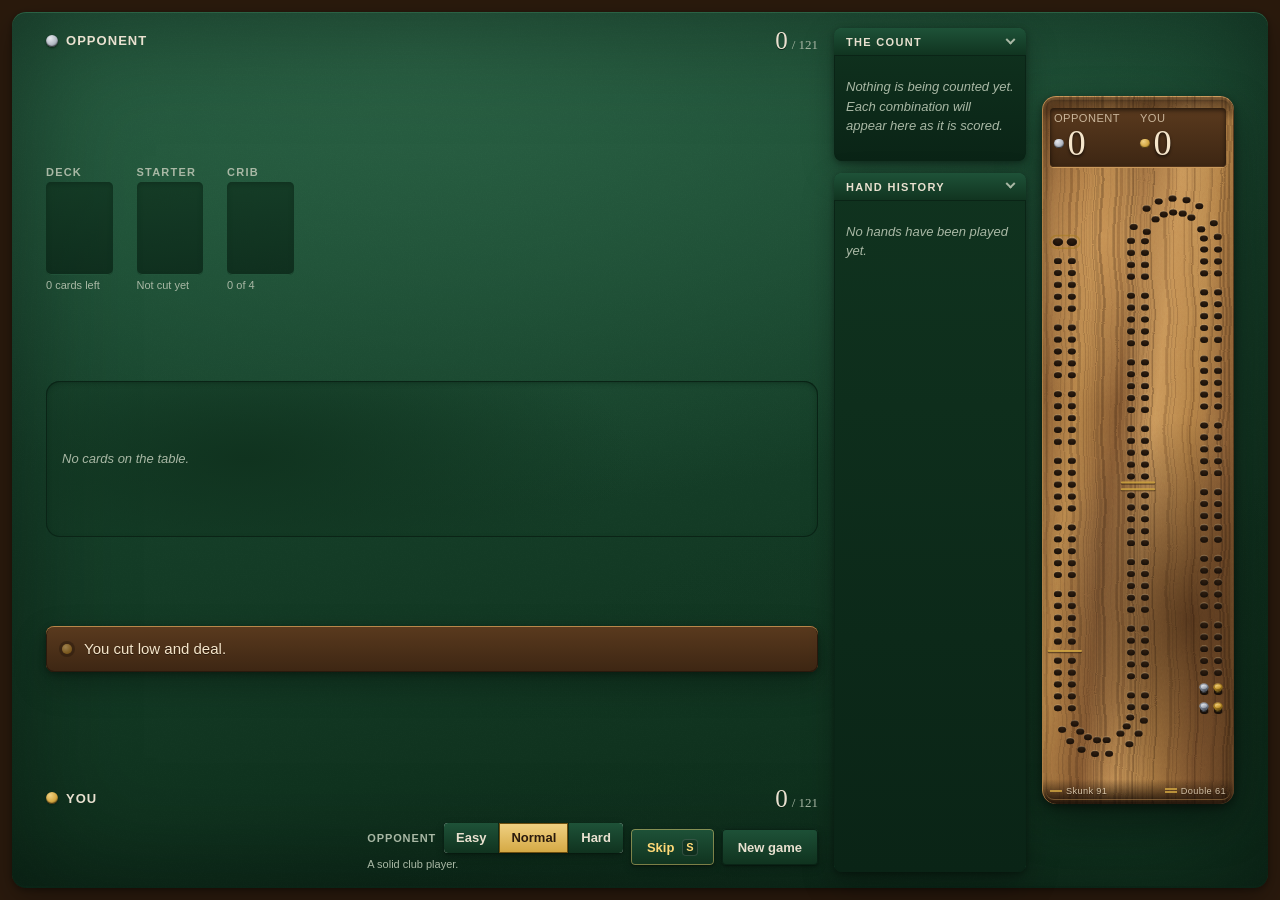
==== commit 51bbce91: "Add the three-tier opponent ai.js replaces the placeholder with Easy, Normal and Hard, plus a diffic" ====
--- a/index.html
+++ b/index.html
@@ -34,6 +34,7 @@
        cards.js      values, no dependencies
        scoring.js    needs cards.js
        engine.js     needs cards.js + scoring.js
+       ai.js         needs cards.js + scoring.js. No DOM, no engine internals
        render-*.js   DOM builders, no dependency on the engine
        render.js     needs render-cards.js + render-board.js
        animate.js    needs render-cards.js; drives a mounted render.js view
@@ -41,6 +42,7 @@
 <script src="js/cards.js"></script>
 <script src="js/scoring.js"></script>
 <script src="js/engine.js"></script>
+<script src="js/ai.js"></script>
 <script src="js/render-cards.js"></script>
 <script src="js/render-board.js"></script>
 <script src="js/render.js"></script>
@@ -60,7 +62,10 @@
   //                 prefers-reduced-motion floor decides. 0 is instant.
   //   ?target=61    a short game.
   //   ?dealer=0|1   skip the cut for deal.
-  //   ?seed=N       a deterministic shuffle, for reproducing a bug report.
+  //   ?seed=N       a deterministic shuffle AND a deterministic opponent, so a
+  //                 bug report reproduces the whole game rather than the cards.
+  //   ?difficulty=  easy | normal | hard. The in-game control changes it too;
+  //                 this is only the tier the first hand starts against.
   //   ?pause=0      do not stop on the count summary. Phase 6 turns this into a
   //                 real setting; until then it is how a whole game is driven
   //                 end to end without a click after every count.
@@ -84,7 +89,15 @@
   if (dealer === '0' || dealer === '1') opts.dealer = Number(dealer);
 
   var seed = parseInt(params.get('seed'), 10);
-  if (isFinite(seed)) opts.rng = mulberry32(seed);
+  if (isFinite(seed)) {
+    opts.rng = mulberry32(seed);
+    // The opponent has an rng of its own — hard samples thousands of imagined
+    // cribs with it — so a seeded shuffle alone would still replay differently.
+    opts.aiSeed = seed;
+  }
+
+  var difficulty = params.get('difficulty');
+  if (difficulty) opts.difficulty = difficulty;
 
   if (params.get('pause') === '0') opts.pauseAfterCount = false;
 
--- a/css/layout.css
+++ b/css/layout.css
@@ -621,8 +621,15 @@
    player acting, and they should not look like the same object.
    =========================================================================== */
 
+/* Wrapping at every width, not only on a phone. The row is at its narrowest in
+   the 640–1024px band — the notes column has gone, so the row is the viewport
+   rather than the capped lane — and there the lay-away button, the hint and the
+   always-available cluster genuinely do not fit on one line. Wrapping puts the
+   cluster on a second line intact; the alternative, letting flex shrink them,
+   folds button labels onto two lines and clips the hint to an ellipsis. */
 .controls {
   display: flex;
+  flex-wrap: wrap;
   align-items: center;
   gap: var(--sp-3);
   min-height: 36px;
@@ -634,6 +641,18 @@
   align-items: center;
   gap: var(--sp-2);
   margin-left: auto;
+}
+
+/* Nothing in this row shrinks. Flex shrinks in proportion to base size, so left
+   to itself the widest item goes first — and the widest item here is the one
+   carrying an instruction ("Lay away 2 to their crib"), which at 660px folded
+   onto two lines. Wrapping is the give instead, and it is a cleaner one. */
+.controls > * {
+  flex: 0 0 auto;
+}
+
+.controls__confirm {
+  white-space: nowrap;
 }
 
 .controls__hint {
@@ -666,6 +685,87 @@
 .controls__skip[data-active='true'] {
   color: var(--glow);
   box-shadow: inset 0 0 0 1px var(--glow-soft), var(--shadow-card);
+}
+
+/* ===========================================================================
+   6c. The difficulty control
+   ---------------------------------------------------------------------------
+   Three segments and one line of prose, sitting in the controls row between
+   the lay-away hint and Skip/New game.
+
+   The segments share edges so the group reads as ONE switch with three faces
+   rather than as three separate buttons — a player picks a difficulty, they do
+   not press Easy. The selected face takes the brass fill the primary .btn
+   already uses, because "this is the live one" is a thing the design has
+   already said once and should not say a second way.
+   =========================================================================== */
+
+.difficulty {
+  display: flex;
+  flex-direction: column;
+  gap: var(--sp-1);
+  min-width: 0;
+}
+
+.difficulty__row {
+  display: flex;
+  align-items: center;
+  gap: var(--sp-2);
+  min-width: 0;
+}
+
+.difficulty__label {
+  flex: 0 0 auto;
+  font-size: var(--text-xs);
+  font-weight: 600;
+  letter-spacing: 0.08em;
+  text-transform: uppercase;
+  color: var(--on-felt-soft);
+}
+
+/* The hairline between segments is the group's own inset ring showing through
+   a 1px gap, so there is no border to double up at the ends. */
+.difficulty__opts {
+  display: flex;
+  gap: 1px;
+  border-radius: var(--radius-sm);
+  overflow: hidden;
+  box-shadow: inset 0 0 0 1px var(--felt-edge), var(--shadow-card);
+}
+
+/* Specificity note: .btn's own rules live in section 10, LATER in this file,
+   so a bare .difficulty__opt would lose every property they both set. The
+   .controls prefix is what wins it back — the same trick section 6b already
+   uses for .controls .btn:disabled. */
+.controls .difficulty__opt {
+  min-height: 30px;
+  padding: var(--sp-1) var(--sp-3);
+  border-radius: 0;
+  font-weight: 600;
+  box-shadow: none;
+}
+
+.controls .difficulty__opt[aria-pressed='true'] {
+  color: var(--wood-edge);
+  background-image: linear-gradient(180deg, var(--brass-light), var(--brass));
+  box-shadow: inset 0 0 0 1px var(--brass-deep);
+}
+
+/* Wide enough for the longest of the three lines at --text-xs, so switching
+   tiers rewrites the sentence without moving the row it sits under. */
+.difficulty__note {
+  min-height: calc(var(--text-xs) * 1.4);
+  max-width: 30ch;
+  margin: 0;
+  font-size: var(--text-xs);
+  line-height: 1.4;
+  color: var(--on-felt-soft);
+}
+
+/* A queued change is the one thing here the player has to notice, so it takes
+   the same warm accent every other "pay attention to this" carries. */
+.difficulty__note[data-pending='true'] {
+  color: var(--glow);
 }
 
 .btn__key {
@@ -1271,6 +1371,15 @@
     transform-origin: 50% var(--cb-peg-anchor, 69.15%);
     transform: rotate(90deg);
   }
+
+  /* This is the narrowest the controls row ever gets: the notes column has
+     gone, so the row is the viewport rather than the capped lane, and at 640px
+     the four items add up to more than it. The word OPPONENT is the cheapest
+     seventy pixels in the row — the three tier names are self-evident, and the
+     group keeps its aria-label, so nothing is lost but ink. */
+  .difficulty__label {
+    display: none;
+  }
 }
 
 /* --- < 640px: phone ------------------------------------------------------- */
@@ -1351,7 +1460,6 @@
      row stays where it belongs and the page scrolls, which is what every other
      phone layout does. */
   .controls {
-    flex-wrap: wrap;
     gap: var(--sp-2);
   }
 
@@ -1359,8 +1467,43 @@
     min-height: 44px;
   }
 
-  .controls__confirm {
+  /* Beats the blanket no-shrink in section 6b: on a phone the lay-away button
+     takes the whole width rather than sharing a line with anything. */
+  .controls > .controls__confirm {
     flex: 1 1 100%;
+    justify-content: center;
+  }
+
+  /* Same reason, one line down: the always-available cluster gets the next
+     line to itself and spreads across it, so nothing is a 30px target. */
+  .controls > .controls__right {
+    flex: 1 1 100%;
+    flex-wrap: wrap;
+    justify-content: space-between;
+    margin-left: 0;
+  }
+
+  /* The three tiers and the two buttons come to about 380px of label and
+     padding, which does not fit a 375px phone on one line — squeezed onto one
+     it clipped "Hard" and folded "New game" in half. So the switch takes a line
+     of its own and spreads across it: three equal thumb-sized segments, which
+     is the right shape for this control on a phone anyway. */
+  .controls__right > .difficulty {
+    flex: 1 1 100%;
+  }
+
+  .difficulty__opts {
+    flex: 1 1 auto;
+  }
+
+  .controls .difficulty__opt {
+    flex: 1 1 0;
+    justify-content: center;
+    padding: var(--sp-1) var(--sp-2);
+  }
+
+  .controls__right > .btn {
+    flex: 1 1 auto;
     justify-content: center;
   }
 
